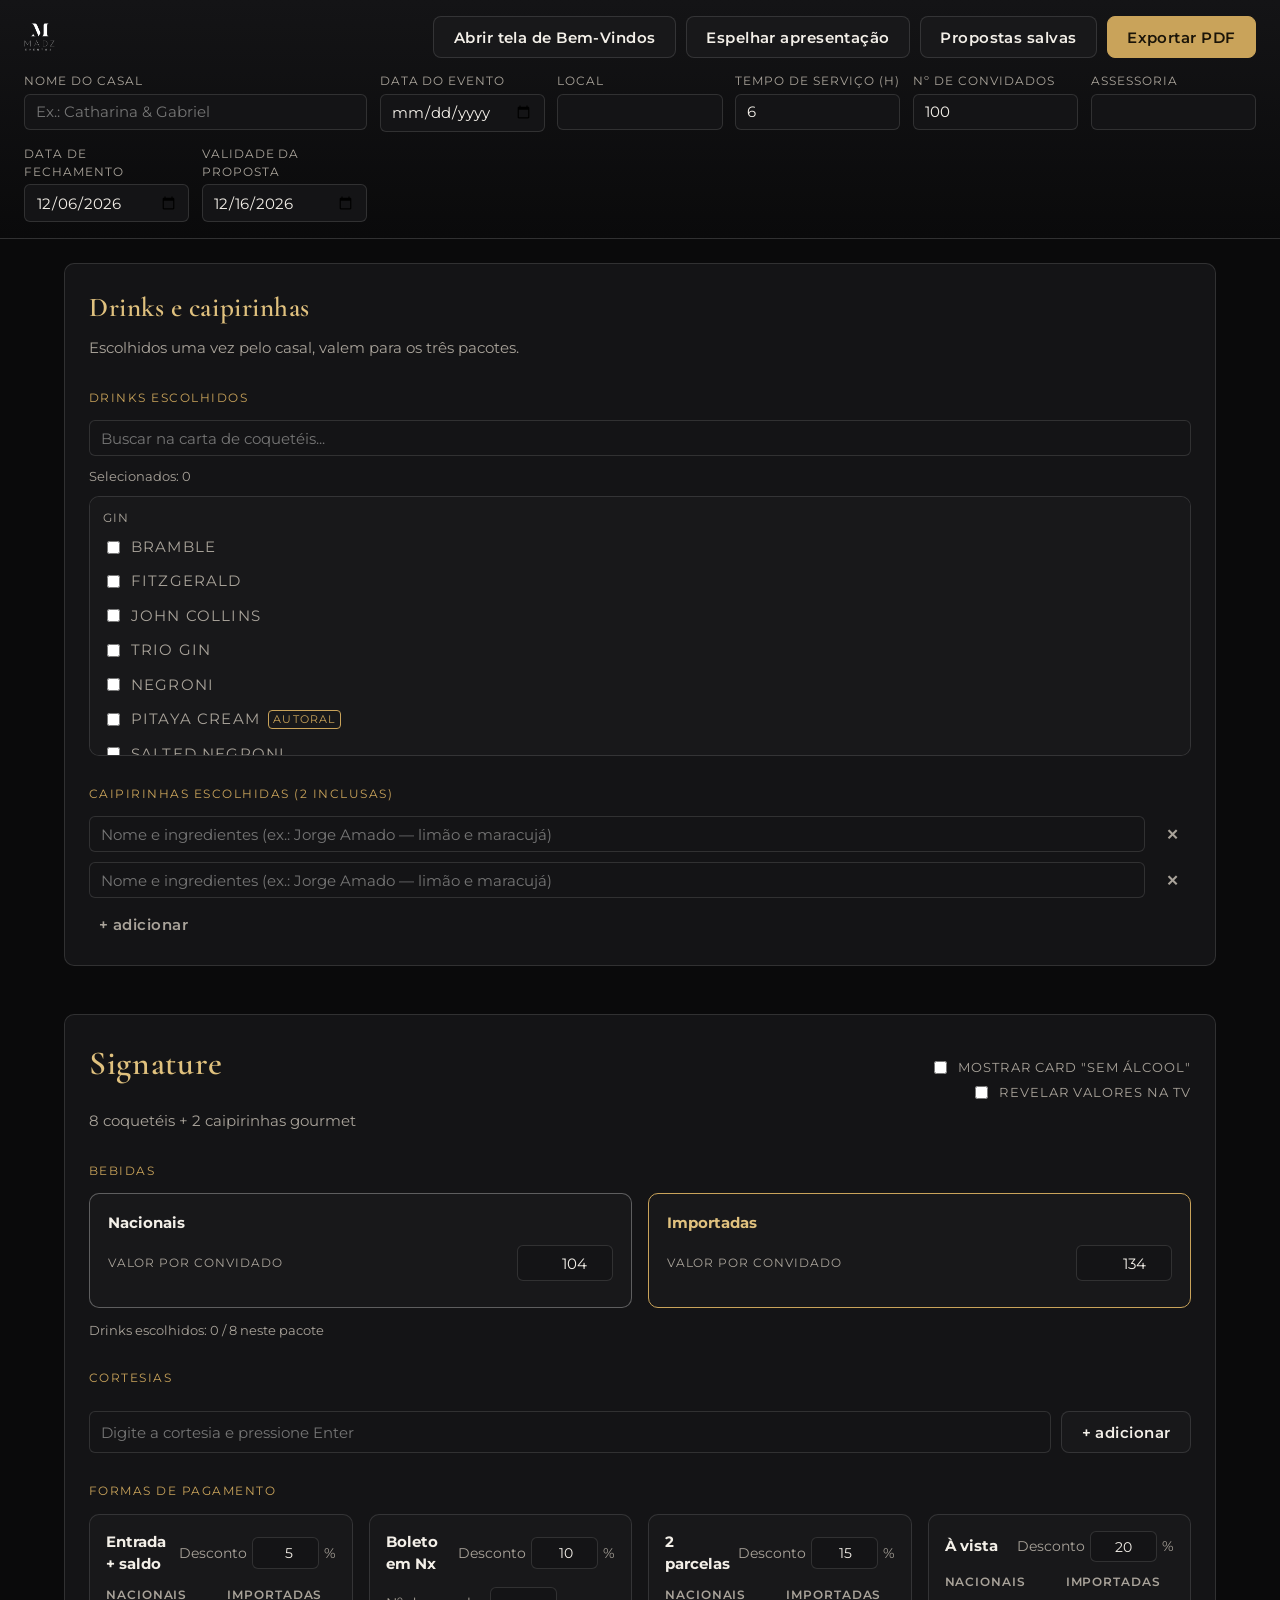
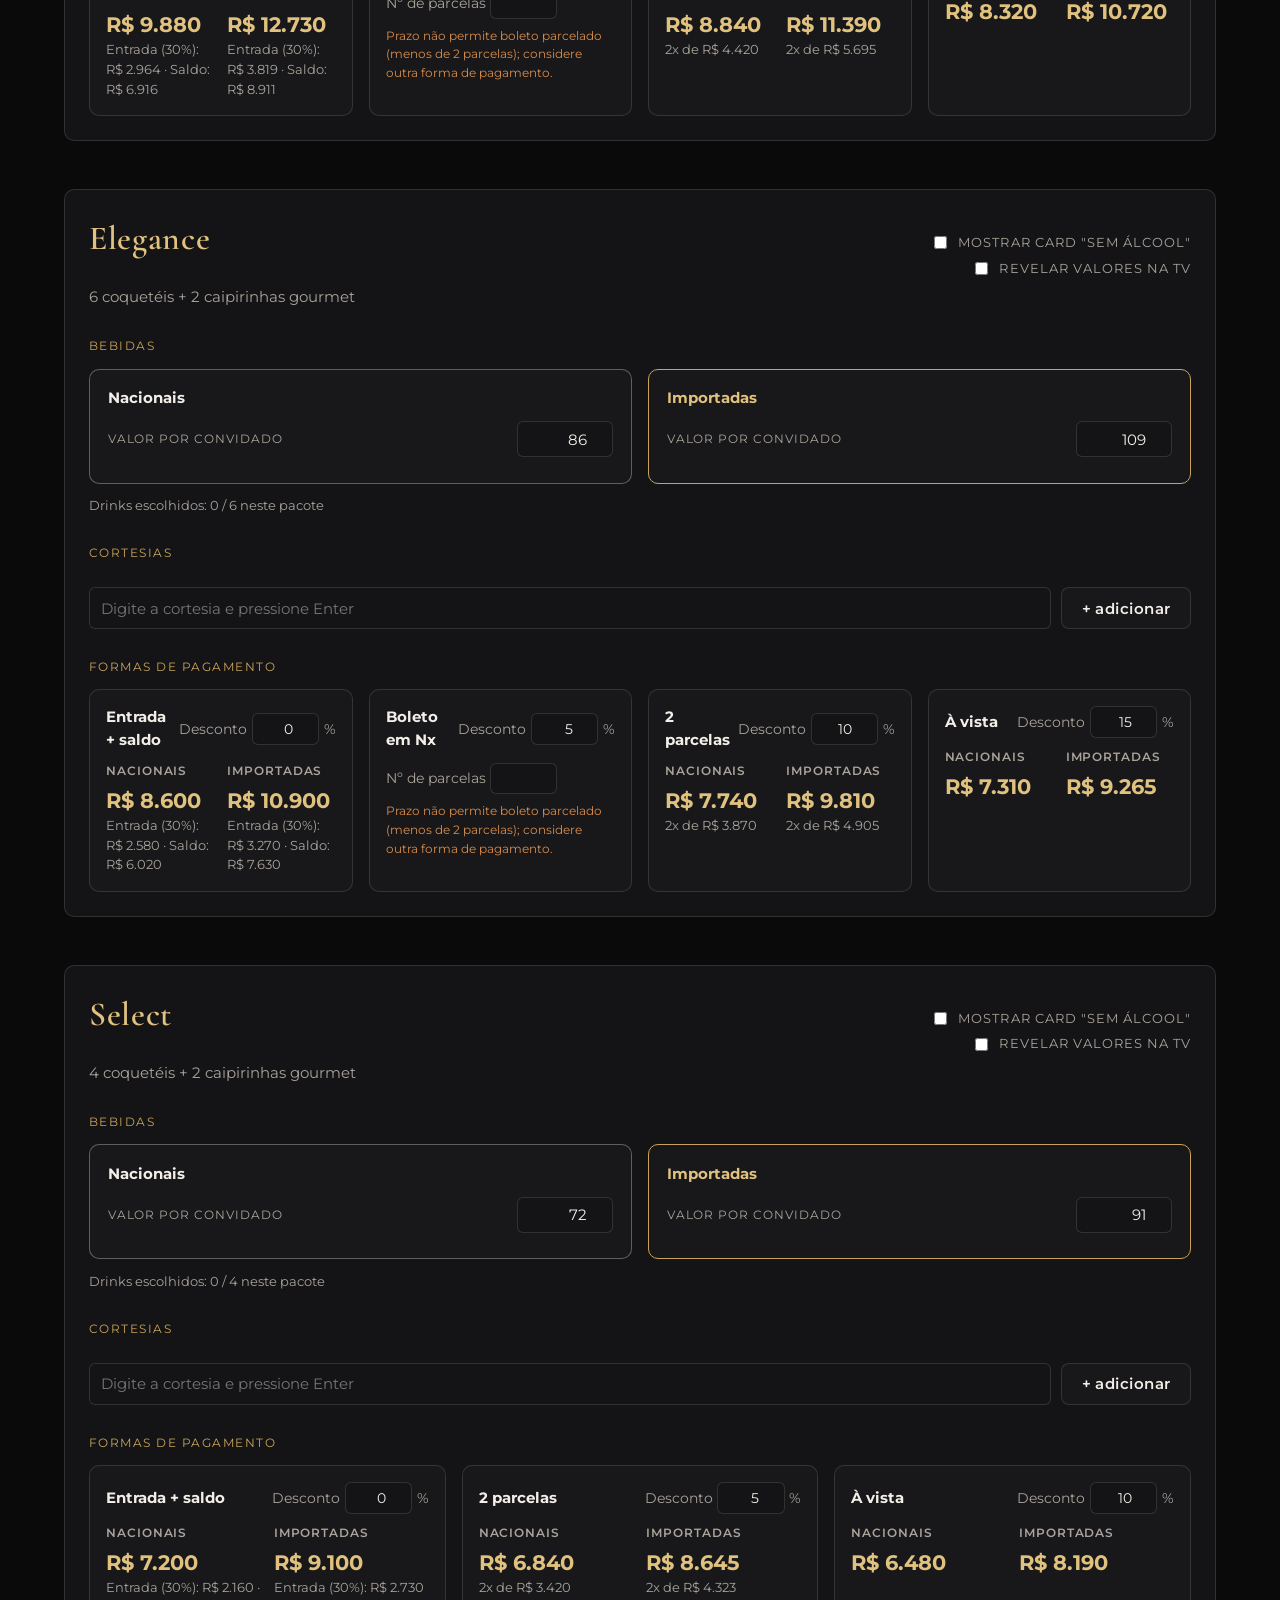
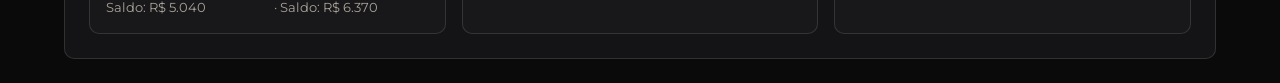
==== index.html @ f856eb30 "Apresentador de propostas MADZ - versao inicial" ====
<!doctype html>
<html lang="pt-BR">
<head>
  <meta charset="utf-8">
  <meta name="viewport" content="width=device-width, initial-scale=1">
  <title>MADZ — Apresentador de Propostas</title>
  <link rel="stylesheet" href="css/estilo.css">
  <link rel="stylesheet" href="css/impressao.css">
</head>
<body>
  <header class="cabecalho">
    <div class="cabecalho-linha-topo">
      <div class="cabecalho-marca">
        <img src="assets/logo_madz_branco_transparente.png" alt="MADZ Eventos">
      </div>
      <div class="cabecalho-acoes">
        <button type="button" id="botao-abrir-bemvindos">Abrir tela de Bem-Vindos</button>
        <button type="button" id="botao-espelhar">Espelhar apresentação</button>
        <button type="button" id="botao-propostas-salvas">Propostas salvas</button>
        <button type="button" id="botao-exportar-pdf" class="botao-principal">Exportar PDF</button>
      </div>
    </div>
    <div class="cabecalho-campos">
      <div class="campo-casal">
        <label for="campo-nome-casal">Nome do casal</label>
        <input type="text" id="campo-nome-casal" placeholder="Ex.: Catharina &amp; Gabriel">
      </div>
      <div>
        <label for="campo-data-evento">Data do evento</label>
        <input type="date" id="campo-data-evento">
      </div>
      <div>
        <label for="campo-local">Local</label>
        <input type="text" id="campo-local">
      </div>
      <div>
        <label for="campo-tempo-servico">Tempo de serviço (h)</label>
        <input type="number" id="campo-tempo-servico" min="1" step="0.5">
      </div>
      <div>
        <label for="campo-convidados">Nº de convidados</label>
        <input type="number" id="campo-convidados" min="0" step="1">
      </div>
      <div>
        <label for="campo-assessoria">Assessoria</label>
        <input type="text" id="campo-assessoria">
      </div>
      <div>
        <label for="campo-data-fechamento">Data de fechamento</label>
        <input type="date" id="campo-data-fechamento">
      </div>
      <div>
        <label for="campo-validade-proposta">Validade da proposta</label>
        <input type="date" id="campo-validade-proposta">
      </div>
    </div>
  </header>

  <main>
    <section class="pacote" id="secao-drinks-caipirinhas"></section>
    <section class="pacote" id="pacote-signature"></section>
    <section class="pacote" id="pacote-elegance"></section>
    <section class="pacote" id="pacote-select"></section>
  </main>

  <div id="area-impressao"></div>

  <div class="modal-fundo oculto" id="modal-propostas">
    <div class="modal-caixa">
      <div class="modal-caixa-cabecalho">
        <h3 style="margin:0;">Propostas salvas</h3>
        <div style="display:flex; gap:0.5rem;">
          <button type="button" id="botao-nova-proposta">Nova proposta</button>
          <button type="button" class="botao-discreto" id="botao-fechar-propostas" title="Fechar">✕</button>
        </div>
      </div>
      <div id="lista-propostas-salvas"></div>
    </div>
  </div>

  <datalist id="catalogo-adicionais"></datalist>
  <div class="aviso-salvamento" id="aviso-salvamento"></div>

  <script src="js/config.js"></script>
  <script src="js/calc.js"></script>
  <script src="js/state.js"></script>
  <script src="js/proposta.js"></script>
  <script src="js/app.js"></script>
</body>
</html>
---- css/estilo.css ----
@font-face {
  font-family: "Montserrat";
  font-style: normal;
  font-weight: 100 900;
  font-display: swap;
  src: url("../fonts/Montserrat-Variable.woff2") format("woff2");
}
@font-face {
  font-family: "Cormorant Garamond";
  font-style: normal;
  font-weight: 300 700;
  font-display: swap;
  src: url("../fonts/CormorantGaramond-Variable.woff2") format("woff2");
}
@font-face {
  font-family: "Cormorant Garamond";
  font-style: italic;
  font-weight: 300 700;
  font-display: swap;
  src: url("../fonts/CormorantGaramond-Italic-Variable.woff2") format("woff2");
}
@font-face {
  font-family: "Great Vibes";
  font-style: normal;
  font-weight: 400;
  font-display: swap;
  src: url("../fonts/GreatVibes-Regular.woff2") format("woff2");
}

:root {
  --cor-fundo: #0a0a0b;
  --cor-fundo-alt: #141416;
  --cor-fundo-card: #18181a;
  --cor-texto: #f3efe8;
  --cor-texto-suave: #a9a39a;
  --cor-dourado: #c9a35a;
  --cor-dourado-forte: #e0c17e;
  --cor-borda: rgba(255, 255, 255, 0.12);
  --cor-borda-nacional: rgba(255, 255, 255, 0.3);
  --cor-borda-importada: var(--cor-dourado);
  --cor-aviso: #d98c4a;
  --cor-erro: #d96a6a;
  --cor-sucesso: #7fb882;

  --fonte-titulo: "Cormorant Garamond", serif;
  --fonte-texto: "Montserrat", sans-serif;
  --fonte-cursiva: "Great Vibes", cursive;

  --raio: 10px;
  --espaco: 1.5rem;
}

* {
  box-sizing: border-box;
}

html,
body {
  margin: 0;
  padding: 0;
}

body {
  background: var(--cor-fundo);
  color: var(--cor-texto);
  font-family: var(--fonte-texto);
  font-size: 15px;
  line-height: 1.5;
  -webkit-font-smoothing: antialiased;
}

h1,
h2,
h3,
h4 {
  font-family: var(--fonte-titulo);
  font-weight: 600;
  margin: 0 0 0.3em;
  letter-spacing: 0.02em;
}

a {
  color: inherit;
}

input,
select,
textarea,
button {
  font-family: inherit;
  font-size: inherit;
  color: inherit;
}

input,
select,
textarea {
  background: var(--cor-fundo-alt);
  border: 1px solid var(--cor-borda);
  border-radius: 6px;
  color: var(--cor-texto);
  padding: 0.5em 0.7em;
}

input:focus,
select:focus,
textarea:focus {
  outline: none;
  border-color: var(--cor-dourado);
}

input[type="number"] {
  -moz-appearance: textfield;
}

label {
  display: block;
  font-size: 0.75rem;
  text-transform: uppercase;
  letter-spacing: 0.08em;
  color: var(--cor-texto-suave);
  margin-bottom: 0.3em;
}

button {
  cursor: pointer;
  border: 1px solid var(--cor-borda);
  background: var(--cor-fundo-card);
  color: var(--cor-texto);
  border-radius: 8px;
  padding: 0.7em 1.3em;
  font-weight: 600;
  letter-spacing: 0.03em;
  transition: border-color 0.15s, background 0.15s;
}

button:hover {
  border-color: var(--cor-dourado);
}

button.botao-principal {
  background: var(--cor-dourado);
  color: #1a1408;
  border-color: var(--cor-dourado);
}

button.botao-principal:hover {
  background: var(--cor-dourado-forte);
}

button.botao-discreto {
  background: transparent;
  border-color: transparent;
  color: var(--cor-texto-suave);
  padding: 0.4em 0.6em;
}

button.botao-discreto:hover {
  color: var(--cor-dourado);
}

.oculto {
  display: none !important;
}

/* ---------- Cabeçalho fixo ---------- */

.cabecalho {
  position: sticky;
  top: 0;
  z-index: 50;
  background: linear-gradient(180deg, var(--cor-fundo-alt), var(--cor-fundo));
  border-bottom: 1px solid var(--cor-borda);
  padding: 1rem var(--espaco);
}

.cabecalho-linha-topo {
  display: flex;
  align-items: center;
  justify-content: space-between;
  gap: 1rem;
  margin-bottom: 0.9rem;
}

.cabecalho-marca {
  display: flex;
  align-items: center;
  gap: 0.6rem;
}

.cabecalho-marca img {
  height: 28px;
  width: auto;
}

.cabecalho-acoes {
  display: flex;
  gap: 0.6rem;
  flex-wrap: wrap;
}

.cabecalho-campos {
  display: grid;
  grid-template-columns: repeat(auto-fit, minmax(150px, 1fr));
  gap: 0.8rem;
}

.cabecalho-campos .campo-casal {
  grid-column: span 2;
}

.cabecalho-campos input {
  width: 100%;
}

/* ---------- Layout principal ---------- */

main {
  max-width: 1200px;
  margin: 0 auto;
  padding: var(--espaco);
  display: flex;
  flex-direction: column;
  gap: 3rem;
}

.pacote {
  border: 1px solid var(--cor-borda);
  border-radius: var(--raio);
  background: var(--cor-fundo-alt);
  padding: var(--espaco);
}

.pacote-cabecalho {
  display: flex;
  align-items: baseline;
  justify-content: space-between;
  gap: 1rem;
  flex-wrap: wrap;
  margin-bottom: 0.5rem;
}

.pacote-titulo {
  font-size: 2.1rem;
  color: var(--cor-dourado-forte);
}

.pacote-descricao {
  color: var(--cor-texto-suave);
  margin: 0 0 1.2rem;
}

.secao-titulo {
  font-family: var(--fonte-texto);
  font-size: 0.78rem;
  text-transform: uppercase;
  letter-spacing: 0.12em;
  color: var(--cor-dourado);
  margin: 1.8rem 0 0.8rem;
}

/* ---------- Cards de bebida ---------- */

.bebidas-grid {
  display: grid;
  grid-template-columns: repeat(auto-fit, minmax(260px, 1fr));
  gap: 1rem;
}

.card-bebida {
  border: 1px solid var(--cor-borda-nacional);
  border-radius: var(--raio);
  background: var(--cor-fundo-card);
  padding: 1.1rem;
}

.card-bebida.card-importada {
  border-color: var(--cor-borda-importada);
}

.card-bebida-titulo {
  display: flex;
  justify-content: space-between;
  align-items: center;
  font-weight: 700;
  margin-bottom: 0.7rem;
}

.card-bebida.card-importada .card-bebida-titulo {
  color: var(--cor-dourado-forte);
}

.card-bebida-linha {
  display: flex;
  align-items: center;
  justify-content: space-between;
  gap: 0.6rem;
  margin-bottom: 0.5rem;
}

.card-bebida-linha label {
  margin: 0;
}

.card-bebida input[type="number"] {
  width: 6rem;
  text-align: right;
}

.card-bebida-valor-ajustado {
  font-size: 0.78rem;
  color: var(--cor-texto-suave);
}

.toggle-sem-alcool {
  display: flex;
  align-items: center;
  gap: 0.5rem;
  font-size: 0.8rem;
  color: var(--cor-texto-suave);
  margin-top: 0.8rem;
}

/* ---------- Drinks ---------- */

.drinks-busca {
  width: 100%;
  margin-bottom: 0.7rem;
}

.drinks-contador {
  font-size: 0.8rem;
  color: var(--cor-texto-suave);
  margin-bottom: 0.6rem;
}

.drinks-contador.excedido {
  color: var(--cor-aviso);
}

.drinks-grupos {
  max-height: 260px;
  overflow-y: auto;
  border: 1px solid var(--cor-borda);
  border-radius: var(--raio);
  padding: 0.8rem;
  background: var(--cor-fundo-card);
}

.drinks-grupo-nome {
  font-size: 0.72rem;
  text-transform: uppercase;
  letter-spacing: 0.1em;
  color: var(--cor-texto-suave);
  margin: 0.8rem 0 0.3rem;
}

.drinks-grupo-nome:first-child {
  margin-top: 0;
}

.drink-item {
  display: flex;
  align-items: center;
  gap: 0.5rem;
  padding: 0.25rem 0;
  font-size: 0.92rem;
}

.drink-item .autoral {
  font-size: 0.68rem;
  color: var(--cor-dourado);
  border: 1px solid var(--cor-dourado);
  border-radius: 4px;
  padding: 0.05em 0.4em;
}

.drink-item .mocktail-tag {
  font-size: 0.68rem;
  color: var(--cor-texto-suave);
}

/* ---------- Caipirinhas ---------- */

.caipirinhas-lista {
  display: flex;
  flex-direction: column;
  gap: 0.6rem;
}

.caipirinha-linha {
  display: flex;
  gap: 0.6rem;
}

.caipirinha-linha input {
  flex: 1;
}

.caipirinha-linha button {
  padding: 0.4em 0.7em;
}

/* ---------- Cortesias ---------- */

.cortesias-lista {
  display: flex;
  flex-wrap: wrap;
  gap: 0.5rem;
  margin-bottom: 0.7rem;
}

.cortesia-chip {
  display: flex;
  align-items: center;
  gap: 0.4rem;
  background: var(--cor-fundo-card);
  border: 1px solid var(--cor-borda);
  border-radius: 999px;
  padding: 0.35em 0.5em 0.35em 0.9em;
  font-size: 0.85rem;
}

.cortesia-chip button {
  border: none;
  background: none;
  padding: 0;
  color: var(--cor-texto-suave);
  font-size: 1rem;
  line-height: 1;
}

.cortesia-chip button:hover {
  color: var(--cor-erro);
}

.cortesias-total-interno {
  font-size: 0.72rem;
  color: var(--cor-texto-suave);
}

/* ---------- Pagamento ---------- */

.pagamento-grid {
  display: grid;
  grid-template-columns: repeat(auto-fit, minmax(240px, 1fr));
  gap: 1rem;
}

.opcao-pagamento {
  border: 1px solid var(--cor-borda);
  border-radius: var(--raio);
  padding: 1rem;
  background: var(--cor-fundo-card);
}

.opcao-pagamento-topo {
  display: flex;
  justify-content: space-between;
  align-items: center;
  margin-bottom: 0.7rem;
}

.opcao-pagamento-nome {
  font-weight: 700;
}

.opcao-pagamento-desconto {
  display: flex;
  align-items: center;
  gap: 0.3rem;
  font-size: 0.85rem;
  color: var(--cor-texto-suave);
}

.opcao-pagamento-desconto input {
  width: 4.2rem;
  text-align: right;
}

.opcao-pagamento-resultados {
  display: grid;
  grid-template-columns: 1fr 1fr;
  gap: 0.8rem;
}

.opcao-pagamento-resultado-coluna h4 {
  font-family: var(--fonte-texto);
  font-size: 0.72rem;
  text-transform: uppercase;
  letter-spacing: 0.08em;
  color: var(--cor-texto-suave);
  font-weight: 600;
  margin-bottom: 0.3rem;
}

.opcao-pagamento-total {
  font-size: 1.3rem;
  font-weight: 700;
  color: var(--cor-dourado-forte);
}

.opcao-pagamento-detalhe {
  font-size: 0.82rem;
  color: var(--cor-texto-suave);
}

.opcao-pagamento-aviso {
  font-size: 0.78rem;
  color: var(--cor-aviso);
  margin-top: 0.5rem;
}

.parcelas-numero-input {
  width: 3.5rem;
  text-align: center;
}

/* ---------- Modal (propostas salvas) ---------- */

.modal-fundo {
  position: fixed;
  inset: 0;
  background: rgba(0, 0, 0, 0.6);
  display: flex;
  align-items: center;
  justify-content: center;
  z-index: 100;
}

.modal-caixa {
  background: var(--cor-fundo-alt);
  border: 1px solid var(--cor-borda);
  border-radius: var(--raio);
  padding: var(--espaco);
  width: min(600px, 92vw);
  max-height: 85vh;
  overflow-y: auto;
  overflow-x: hidden;
}

.modal-caixa-cabecalho {
  display: flex;
  justify-content: space-between;
  align-items: center;
  margin-bottom: 1rem;
}

.proposta-salva-item {
  display: flex;
  flex-wrap: wrap;
  justify-content: space-between;
  align-items: center;
  gap: 0.6rem 0.8rem;
  padding: 0.7rem 0;
  border-bottom: 1px solid var(--cor-borda);
}

.proposta-salva-info {
  min-width: 0;
}

.proposta-salva-info strong {
  display: block;
}

.proposta-salva-info span {
  font-size: 0.8rem;
  color: var(--cor-texto-suave);
}

.proposta-salva-acoes {
  display: flex;
  flex-wrap: wrap;
  gap: 0.4rem;
  flex-shrink: 0;
}

.proposta-salva-acoes button {
  padding: 0.5em 0.9em;
  font-size: 0.82rem;
}

/* ---------- Aviso de salvamento ---------- */

.aviso-salvamento {
  position: fixed;
  bottom: 1rem;
  right: 1rem;
  background: var(--cor-fundo-card);
  border: 1px solid var(--cor-borda);
  border-radius: 999px;
  padding: 0.5em 1em;
  font-size: 0.78rem;
  color: var(--cor-texto-suave);
  opacity: 0;
  transition: opacity 0.3s;
  z-index: 60;
}

.aviso-salvamento.visivel {
  opacity: 1;
}

/* ---------- Responsivo / tablet ---------- */

@media (max-width: 720px) {
  .cabecalho-campos .campo-casal {
    grid-column: span 1;
  }

  .opcao-pagamento-resultados {
    grid-template-columns: 1fr;
  }

  .pacote-titulo {
    font-size: 1.6rem;
  }
}
---- css/impressao.css ----
@media print {
  @page {
    size: 1440px 810px;
    margin: 0;
  }

  * {
    -webkit-print-color-adjust: exact;
    print-color-adjust: exact;
  }

  html,
  body {
    background: #0a0a0b;
    margin: 0;
  }

  body > *:not(#area-impressao) {
    display: none !important;
  }

  #area-impressao {
    display: block !important;
  }
}

#area-impressao {
  display: none;
}

.pagina-impressao {
  width: 1440px;
  height: 810px;
  box-sizing: border-box;
  background: #0a0a0b;
  color: var(--cor-texto);
  page-break-after: always;
  position: relative;
  overflow: hidden;
  padding: 70px 90px;
  display: flex;
  flex-direction: column;
}

.pagina-impressao:last-child {
  page-break-after: auto;
}

/* ---------- Capa ---------- */

.pagina-capa {
  align-items: center;
  justify-content: center;
  text-align: center;
  background: radial-gradient(ellipse at center 40%, #1a1a1c 0%, #0a0a0b 70%);
}

.pagina-capa .logo-impressao {
  width: 120px;
  margin-bottom: 2rem;
  opacity: 0.95;
}

.pagina-capa .nome-casal-impressao {
  font-family: var(--fonte-cursiva);
  font-size: 5.5rem;
  color: var(--cor-dourado-forte);
  margin: 0 0 1.6rem;
}

.pagina-capa .detalhes-evento {
  display: flex;
  width: 100%;
  gap: 1.5rem 3rem;
  flex-wrap: wrap;
  justify-content: center;
  font-size: 0.95rem;
  color: var(--cor-texto-suave);
}

.pagina-capa .detalhes-evento strong {
  display: block;
  color: var(--cor-texto);
  font-size: 1.1rem;
  font-weight: 600;
  margin-top: 0.2rem;
}

.pagina-capa .validade-impressao {
  margin-top: 2.5rem;
  font-size: 0.8rem;
  letter-spacing: 0.08em;
  text-transform: uppercase;
  color: var(--cor-texto-suave);
}

/* ---------- Página de pacote ---------- */

.pagina-pacote .cabecalho-impressao {
  display: flex;
  justify-content: space-between;
  align-items: baseline;
  border-bottom: 1px solid var(--cor-borda);
  padding-bottom: 1rem;
  margin-bottom: 1.4rem;
}

.pagina-pacote .titulo-impressao {
  font-size: 2.6rem;
  color: var(--cor-dourado-forte);
}

.pagina-pacote .inclui-impressao {
  font-size: 0.8rem;
  color: var(--cor-texto-suave);
}

.corpo-impressao {
  display: flex;
  gap: 2.5rem;
  flex: 1;
  min-height: 0;
}

.coluna-detalhes-impressao {
  width: 32%;
  display: flex;
  flex-direction: column;
  gap: 1.2rem;
}

.coluna-pagamento-impressao {
  flex: 1;
}

.bloco-impressao h3 {
  font-family: var(--fonte-texto);
  font-size: 0.72rem;
  text-transform: uppercase;
  letter-spacing: 0.1em;
  color: var(--cor-dourado);
  margin: 0 0 0.5rem;
}

.bloco-impressao ul {
  margin: 0;
  padding-left: 1.1rem;
  font-size: 0.85rem;
  line-height: 1.6;
}

.bloco-impressao .cortesia-item-impressao {
  font-size: 0.85rem;
  color: var(--cor-texto-suave);
}

.colunas-pagamento-impressao {
  display: flex;
  height: 100%;
}

.coluna-tipo-impressao {
  flex: 1;
  display: flex;
  flex-direction: column;
  padding: 0 1.8rem;
}

.coluna-tipo-impressao:first-child {
  padding-left: 0;
}

.coluna-tipo-impressao:last-child {
  padding-right: 0;
}

.divisor-coluna-impressao {
  width: 1px;
  background: linear-gradient(to bottom, transparent, rgba(201, 163, 90, 0.35) 12%, rgba(201, 163, 90, 0.35) 88%, transparent);
}

.coluna-tipo-impressao-cabecalho {
  text-align: center;
  margin-bottom: 0.8rem;
}

.coluna-tipo-impressao-cabecalho .tipo-nome {
  font-size: 0.74rem;
  letter-spacing: 0.18em;
  text-transform: uppercase;
  color: var(--cor-dourado);
  font-weight: 600;
}

.coluna-tipo-impressao-cabecalho .valor-convidado {
  font-size: 0.8rem;
  color: var(--cor-texto-suave);
  margin-top: 0.15rem;
}

.linha-opcao-impressao {
  padding: 0.75rem 0;
  border-bottom: 1px solid rgba(201, 163, 90, 0.22);
}

.linha-opcao-impressao:last-child {
  border-bottom: none;
}

.linha-opcao-impressao-topo {
  display: flex;
  justify-content: space-between;
  align-items: baseline;
  gap: 0.6rem;
}

.linha-opcao-impressao .nome-opcao {
  font-size: 0.8rem;
  letter-spacing: 0.02em;
  color: #cbb98a;
  white-space: nowrap;
}

.linha-opcao-impressao .total-impressao {
  font-family: var(--fonte-titulo);
  font-weight: 600;
  font-size: 1.3rem;
  color: var(--cor-dourado-forte);
  text-align: right;
}

.linha-opcao-impressao .detalhe-impressao {
  display: block;
  font-size: 0.72rem;
  color: var(--cor-texto-suave);
  margin-top: 0.25rem;
}
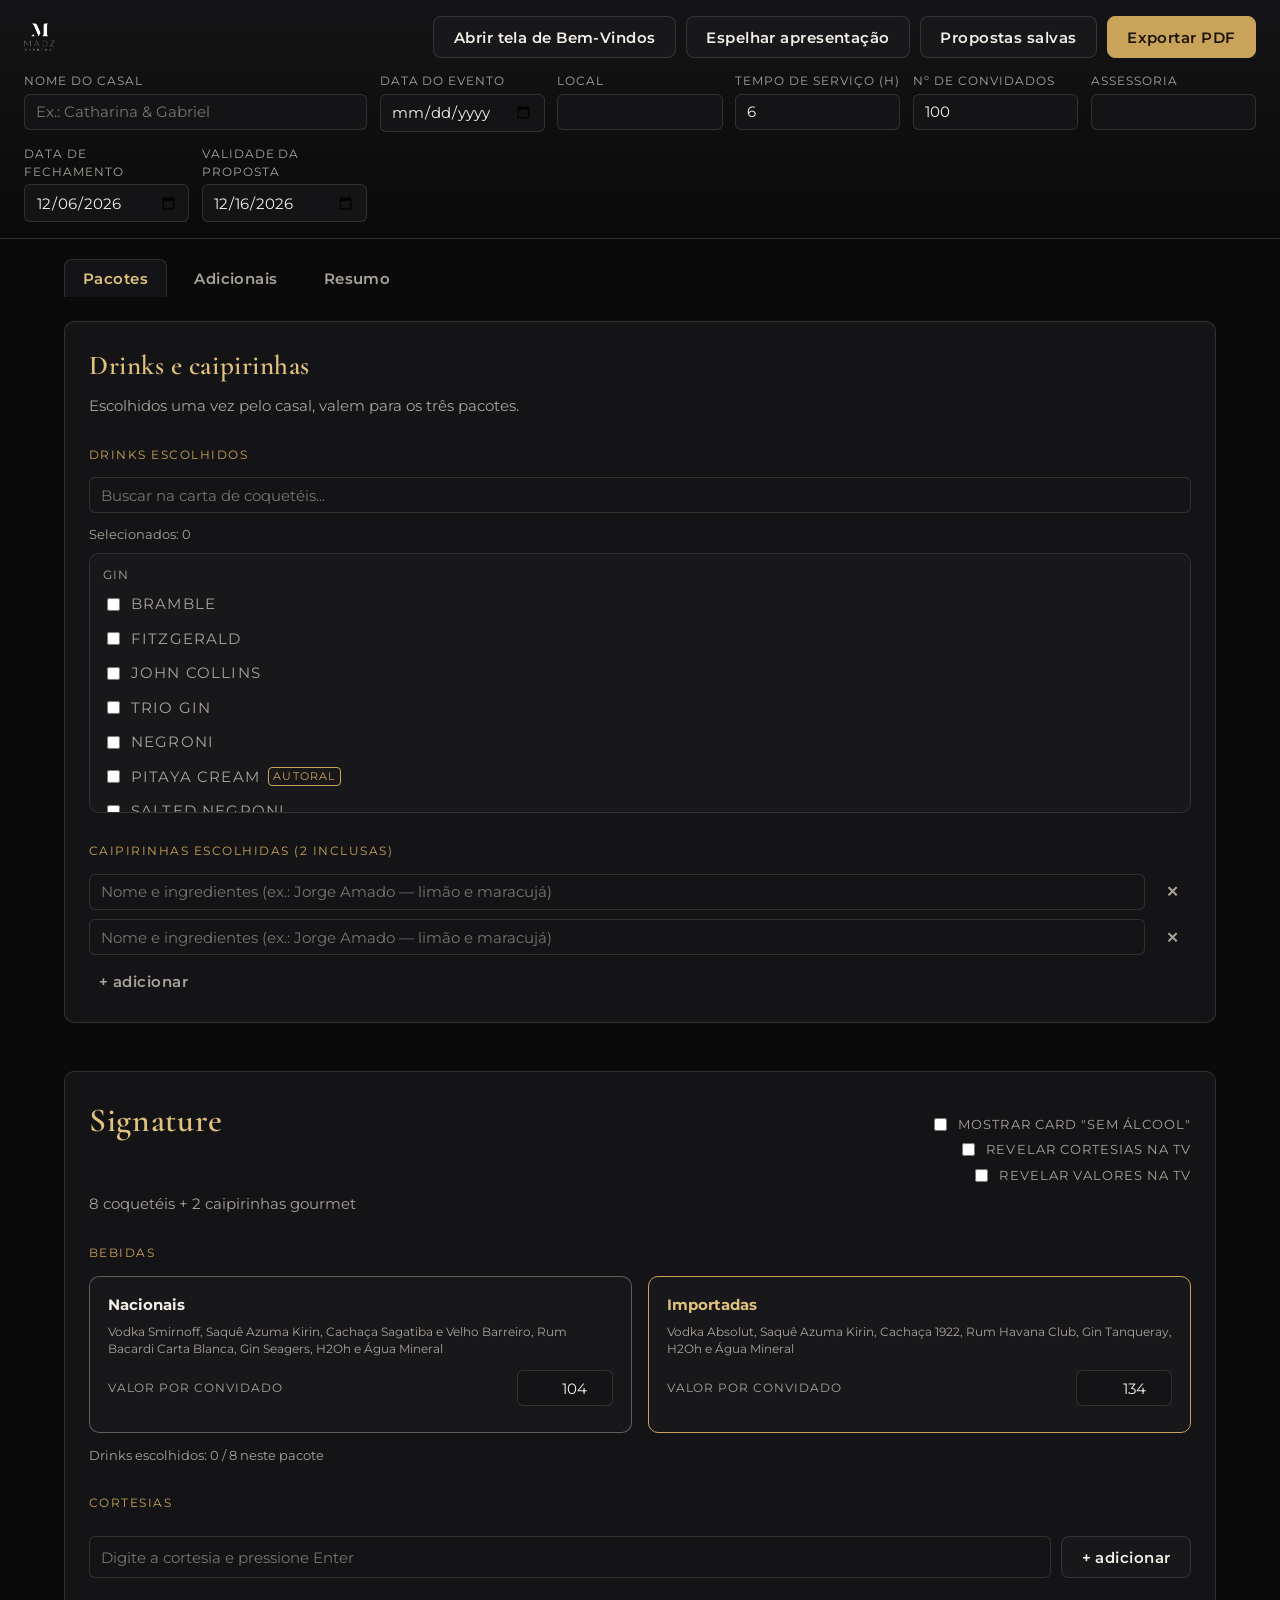
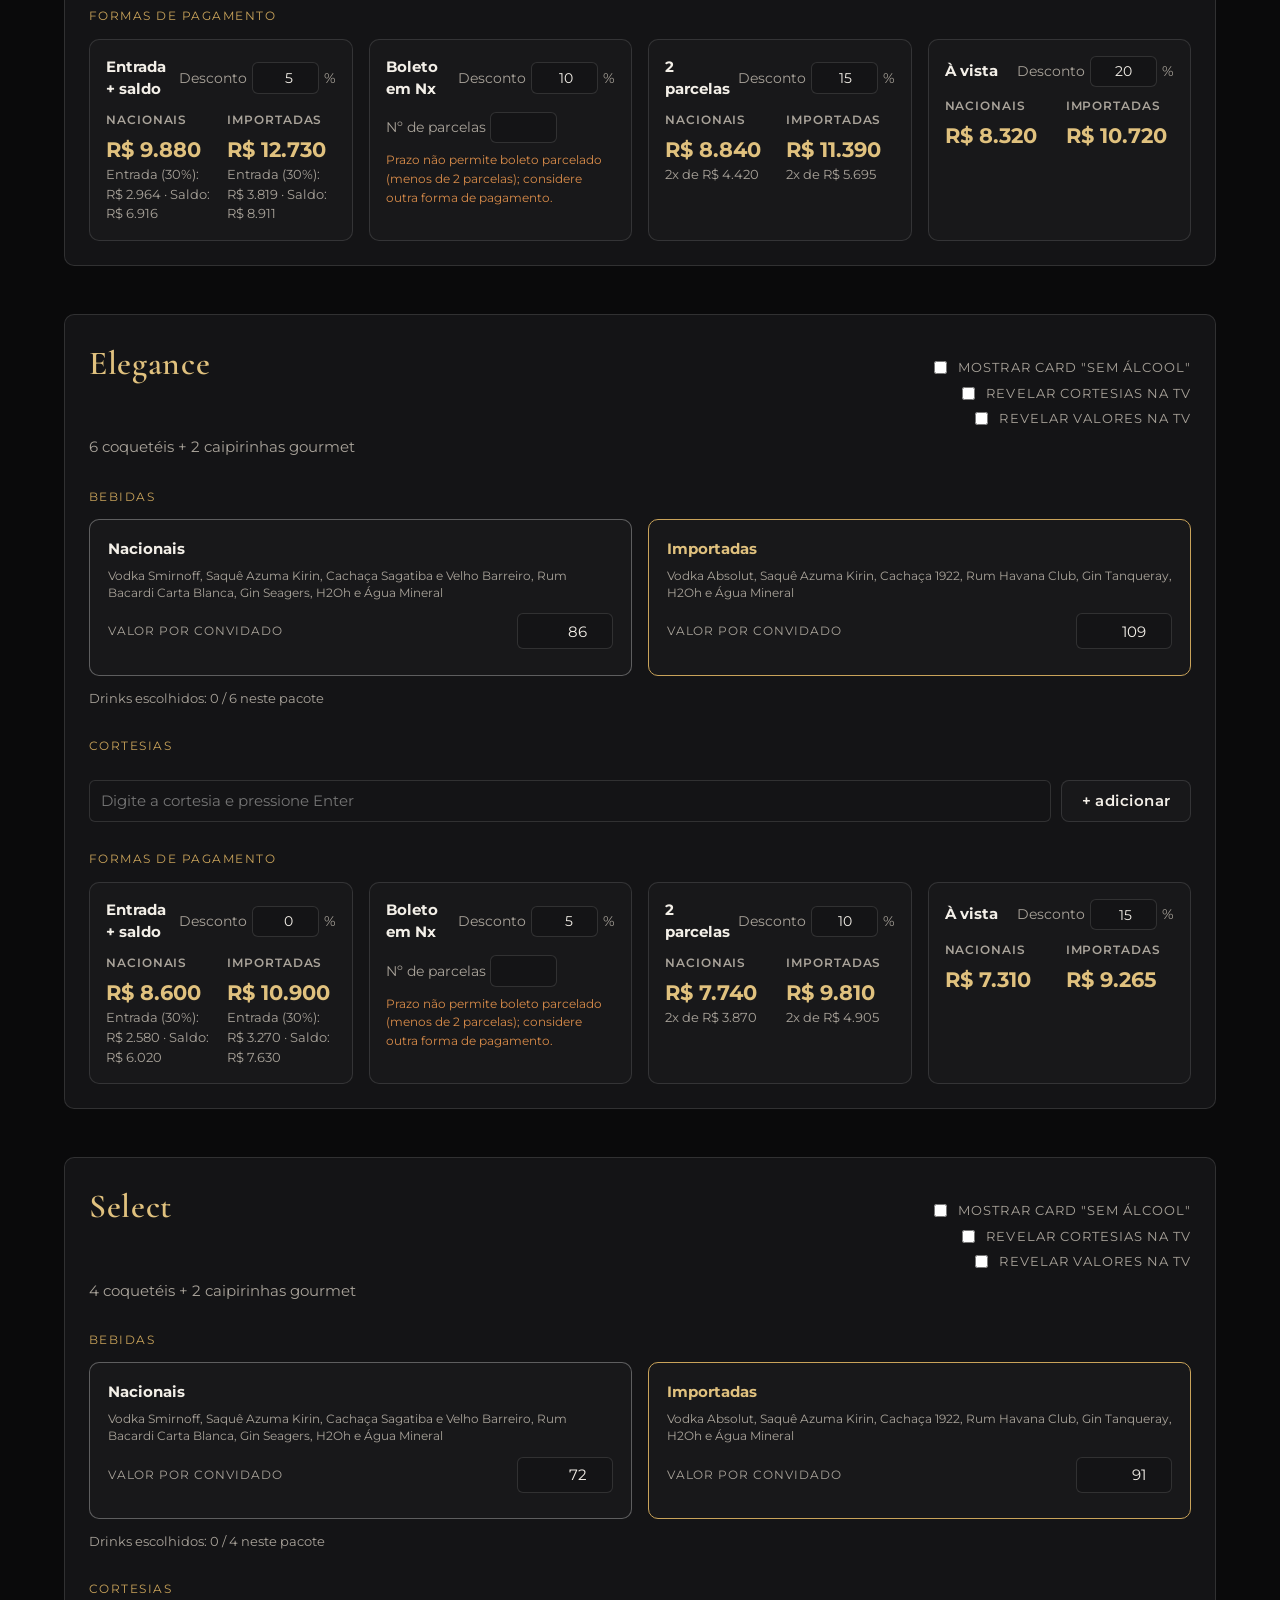
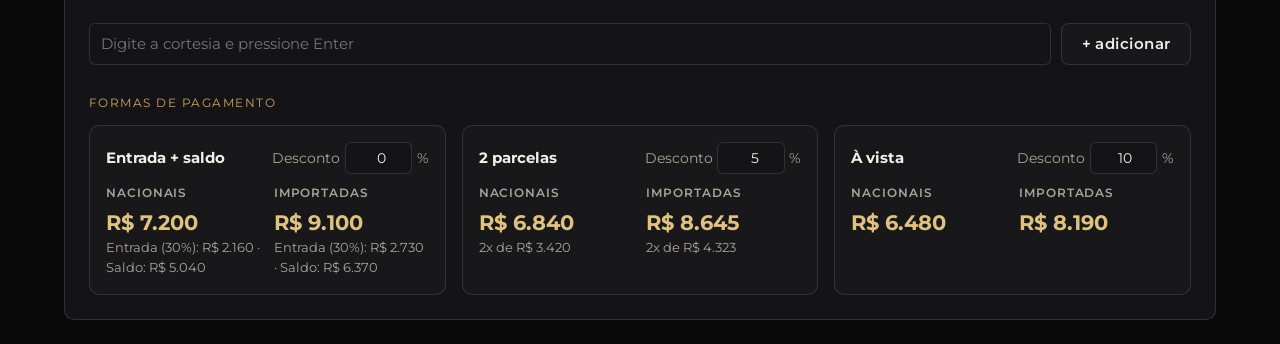
==== commit f0279b88: "Adiciona aba Adicionais (vitrine) e aba Resumo da compra - Nova navegacao em abas: Pacotes / Adicion" ====
--- a/index.html
+++ b/index.html
@@ -56,11 +56,21 @@
     </div>
   </header>
 
+  <nav class="abas-navegacao">
+    <button type="button" class="aba-botao ativa" data-aba="pacotes">Pacotes</button>
+    <button type="button" class="aba-botao" data-aba="adicionais">Adicionais</button>
+    <button type="button" class="aba-botao" data-aba="resumo">Resumo</button>
+  </nav>
+
   <main>
-    <section class="pacote" id="secao-drinks-caipirinhas"></section>
-    <section class="pacote" id="pacote-signature"></section>
-    <section class="pacote" id="pacote-elegance"></section>
-    <section class="pacote" id="pacote-select"></section>
+    <div class="aba-conteudo" id="aba-pacotes">
+      <section class="pacote" id="secao-drinks-caipirinhas"></section>
+      <section class="pacote" id="pacote-signature"></section>
+      <section class="pacote" id="pacote-elegance"></section>
+      <section class="pacote" id="pacote-select"></section>
+    </div>
+    <div class="aba-conteudo oculto" id="aba-adicionais"></div>
+    <div class="aba-conteudo oculto" id="aba-resumo"></div>
   </main>
 
   <div id="area-impressao"></div>
--- a/css/estilo.css
+++ b/css/estilo.css
@@ -213,6 +213,38 @@
   width: 100%;
 }
 
+/* ---------- Navegação em abas ---------- */
+
+.abas-navegacao {
+  max-width: 1200px;
+  margin: 0 auto;
+  padding: 1.2rem var(--espaco) 0;
+  display: flex;
+  gap: 0.5rem;
+}
+
+.aba-botao {
+  background: transparent;
+  border: 1px solid transparent;
+  border-bottom: none;
+  color: var(--cor-texto-suave);
+  padding: 0.6em 1.2em;
+  border-radius: 8px 8px 0 0;
+}
+
+.aba-botao.ativa {
+  background: var(--cor-fundo-alt);
+  border-color: var(--cor-borda);
+  color: var(--cor-dourado-forte);
+  font-weight: 600;
+}
+
+.aba-conteudo {
+  display: flex;
+  flex-direction: column;
+  gap: 3rem;
+}
+
 /* ---------- Layout principal ---------- */
 
 main {
@@ -290,6 +322,13 @@
   color: var(--cor-dourado-forte);
 }
 
+.card-bebida-marcas {
+  font-size: 0.76rem;
+  color: var(--cor-texto-suave);
+  line-height: 1.4;
+  margin: -0.3rem 0 0.8rem;
+}
+
 .card-bebida-linha {
   display: flex;
   align-items: center;
@@ -602,6 +641,283 @@
   opacity: 1;
 }
 
+/* ---------- Aba Adicionais (vitrine) ---------- */
+
+.adicionais-cabecalho {
+  text-align: center;
+}
+
+.adicionais-cabecalho p {
+  color: var(--cor-texto-suave);
+}
+
+.categoria-adicional {
+  border: 1px solid var(--cor-borda);
+  border-radius: var(--raio);
+  background: var(--cor-fundo-alt);
+  padding: var(--espaco);
+}
+
+.categoria-adicional-topo {
+  display: flex;
+  gap: 1.5rem;
+  align-items: flex-start;
+  margin-bottom: 1.2rem;
+  flex-wrap: wrap;
+}
+
+.categoria-adicional-info {
+  flex: 1;
+  min-width: 240px;
+}
+
+.categoria-adicional-nome {
+  font-size: 1.5rem;
+  color: var(--cor-dourado-forte);
+  margin: 0 0 0.4rem;
+}
+
+.categoria-adicional-explicacao {
+  color: var(--cor-texto-suave);
+  font-size: 0.88rem;
+  line-height: 1.6;
+  margin: 0;
+  max-width: 560px;
+}
+
+.categoria-adicional-fotos {
+  display: flex;
+  gap: 0.6rem;
+  flex-shrink: 0;
+}
+
+.categoria-adicional-foto {
+  width: 110px;
+  height: 82px;
+  border-radius: 8px;
+  object-fit: cover;
+}
+
+.categoria-adicional-foto-placeholder {
+  width: 110px;
+  height: 82px;
+  border: 1px dashed var(--cor-borda);
+  border-radius: 8px;
+  display: flex;
+  align-items: center;
+  justify-content: center;
+  color: var(--cor-texto-suave);
+  font-size: 0.68rem;
+  text-align: center;
+  padding: 0.4rem;
+}
+
+.item-adicional {
+  display: flex;
+  justify-content: space-between;
+  align-items: center;
+  gap: 1rem;
+  padding: 0.8rem 0;
+  border-bottom: 1px solid var(--cor-borda);
+  flex-wrap: wrap;
+}
+
+.item-adicional:last-child {
+  border-bottom: none;
+}
+
+.item-adicional label {
+  display: flex;
+  align-items: center;
+  gap: 0.7rem;
+  font-size: 0.95rem;
+  color: var(--cor-texto);
+  text-transform: none;
+  letter-spacing: normal;
+  margin: 0;
+}
+
+.item-adicional input[type="checkbox"] {
+  width: 18px;
+  height: 18px;
+  accent-color: var(--cor-dourado);
+}
+
+.item-adicional-observacao {
+  font-size: 0.76rem;
+  color: var(--cor-texto-suave);
+}
+
+.item-adicional-valor {
+  display: flex;
+  align-items: center;
+  gap: 0.5rem;
+  font-family: var(--fonte-titulo);
+  font-weight: 600;
+  font-size: 1.2rem;
+  color: var(--cor-dourado-forte);
+}
+
+.item-adicional-valor input[type="number"] {
+  width: 7rem;
+  font-family: var(--fonte-texto);
+  font-size: 0.9rem;
+  text-align: right;
+}
+
+.adicionais-total-barra {
+  position: sticky;
+  bottom: 1rem;
+  margin-top: 0.5rem;
+  padding: 1rem 1.4rem;
+  background: var(--cor-fundo-card);
+  border: 1px solid var(--cor-dourado);
+  border-radius: var(--raio);
+  display: flex;
+  justify-content: space-between;
+  align-items: center;
+}
+
+.adicionais-total-barra span:first-child {
+  font-size: 0.78rem;
+  text-transform: uppercase;
+  letter-spacing: 0.08em;
+  color: var(--cor-texto-suave);
+}
+
+.adicionais-total-barra strong {
+  font-family: var(--fonte-titulo);
+  font-weight: 600;
+  font-size: 1.5rem;
+  color: var(--cor-dourado-forte);
+}
+
+/* ---------- Aba Resumo ---------- */
+
+.resumo-cabecalho {
+  text-align: center;
+}
+
+.resumo-cabecalho p {
+  color: var(--cor-texto-suave);
+}
+
+.resumo-selecoes {
+  display: flex;
+  gap: 2rem;
+  flex-wrap: wrap;
+  justify-content: center;
+}
+
+.resumo-selecao-grupo {
+  display: flex;
+  flex-direction: column;
+  gap: 0.5rem;
+  align-items: center;
+}
+
+.resumo-selecao-grupo > span {
+  font-size: 0.72rem;
+  text-transform: uppercase;
+  letter-spacing: 0.1em;
+  color: var(--cor-texto-suave);
+}
+
+.resumo-pilulas {
+  display: flex;
+  gap: 0.5rem;
+  flex-wrap: wrap;
+  justify-content: center;
+}
+
+.resumo-pilula {
+  border: 1px solid var(--cor-borda);
+  background: var(--cor-fundo-card);
+  color: var(--cor-texto-suave);
+  border-radius: 999px;
+  padding: 0.5em 1.2em;
+  font-size: 0.85rem;
+}
+
+.resumo-pilula.selecionada {
+  background: var(--cor-dourado);
+  border-color: var(--cor-dourado);
+  color: #1a1408;
+  font-weight: 600;
+}
+
+.resumo-detalhe {
+  border: 1px solid var(--cor-borda);
+  border-radius: var(--raio);
+  background: var(--cor-fundo-alt);
+  padding: var(--espaco);
+}
+
+.resumo-linha-pacote,
+.resumo-linha-adicional {
+  display: flex;
+  justify-content: space-between;
+  align-items: baseline;
+  gap: 1rem;
+  padding: 0.7rem 0;
+  border-bottom: 1px solid var(--cor-borda);
+}
+
+.resumo-linha-pacote span:first-child,
+.resumo-linha-adicional span:first-child {
+  color: var(--cor-texto-suave);
+  font-size: 0.92rem;
+}
+
+.resumo-linha-pacote strong {
+  font-family: var(--fonte-titulo);
+  font-weight: 600;
+  font-size: 1.3rem;
+  color: var(--cor-dourado-forte);
+}
+
+.resumo-linha-adicional span:last-child {
+  font-size: 1rem;
+  color: var(--cor-texto);
+}
+
+.resumo-subtitulo {
+  font-size: 0.78rem;
+  text-transform: uppercase;
+  letter-spacing: 0.1em;
+  color: var(--cor-dourado);
+  margin: 1.2rem 0 0.4rem;
+}
+
+.resumo-total-geral {
+  display: flex;
+  justify-content: space-between;
+  align-items: baseline;
+  margin-top: 1.2rem;
+  padding-top: 1.2rem;
+  border-top: 1px solid var(--cor-dourado);
+}
+
+.resumo-total-geral span {
+  font-family: var(--fonte-titulo);
+  font-size: 1.1rem;
+  color: var(--cor-dourado);
+}
+
+.resumo-total-geral strong {
+  font-family: var(--fonte-titulo);
+  font-weight: 600;
+  font-size: 2rem;
+  color: var(--cor-dourado-forte);
+}
+
+.resumo-vazio {
+  color: var(--cor-texto-suave);
+  font-style: italic;
+  text-align: center;
+  padding: 2rem 0;
+}
+
 /* ---------- Responsivo / tablet ---------- */
 
 @media (max-width: 720px) {
--- a/css/impressao.css
+++ b/css/impressao.css
@@ -198,6 +198,13 @@
   margin-top: 0.15rem;
 }
 
+.marcas-impressao {
+  font-size: 0.68rem;
+  color: #716d67;
+  margin-top: 0.3rem;
+  line-height: 1.4;
+}
+
 .linha-opcao-impressao {
   padding: 0.75rem 0;
   border-bottom: 1px solid rgba(201, 163, 90, 0.22);
@@ -235,3 +242,69 @@
   color: var(--cor-texto-suave);
   margin-top: 0.25rem;
 }
+
+/* ---------- Página de resumo da compra ---------- */
+
+.pagina-resumo .cabecalho-impressao {
+  justify-content: space-between;
+}
+
+.resumo-impressao-linha-pacote {
+  display: flex;
+  justify-content: space-between;
+  align-items: baseline;
+  gap: 1rem;
+  padding: 1.2rem 0;
+  border-bottom: 1px solid rgba(201, 163, 90, 0.3);
+}
+
+.resumo-impressao-linha-pacote span {
+  font-size: 1rem;
+  color: #cbb98a;
+}
+
+.resumo-impressao-linha-pacote strong {
+  font-family: var(--fonte-titulo);
+  font-weight: 600;
+  font-size: 1.8rem;
+  color: var(--cor-dourado-forte);
+  white-space: nowrap;
+}
+
+.resumo-impressao-subtitulo {
+  font-size: 0.78rem;
+  text-transform: uppercase;
+  letter-spacing: 0.1em;
+  color: var(--cor-dourado);
+  margin: 1.6rem 0 0.6rem;
+}
+
+.resumo-impressao-linha-adicional {
+  display: flex;
+  justify-content: space-between;
+  padding: 0.6rem 0;
+  border-bottom: 1px solid var(--cor-borda);
+  font-size: 0.92rem;
+}
+
+.resumo-impressao-total {
+  display: flex;
+  justify-content: space-between;
+  align-items: baseline;
+  margin-top: auto;
+  padding-top: 1.4rem;
+  border-top: 1px solid var(--cor-dourado);
+}
+
+.resumo-impressao-total span {
+  font-family: var(--fonte-titulo);
+  font-size: 1.3rem;
+  color: var(--cor-dourado);
+}
+
+.resumo-impressao-total strong {
+  font-family: var(--fonte-titulo);
+  font-weight: 600;
+  font-size: 2.6rem;
+  color: var(--cor-dourado-forte);
+}
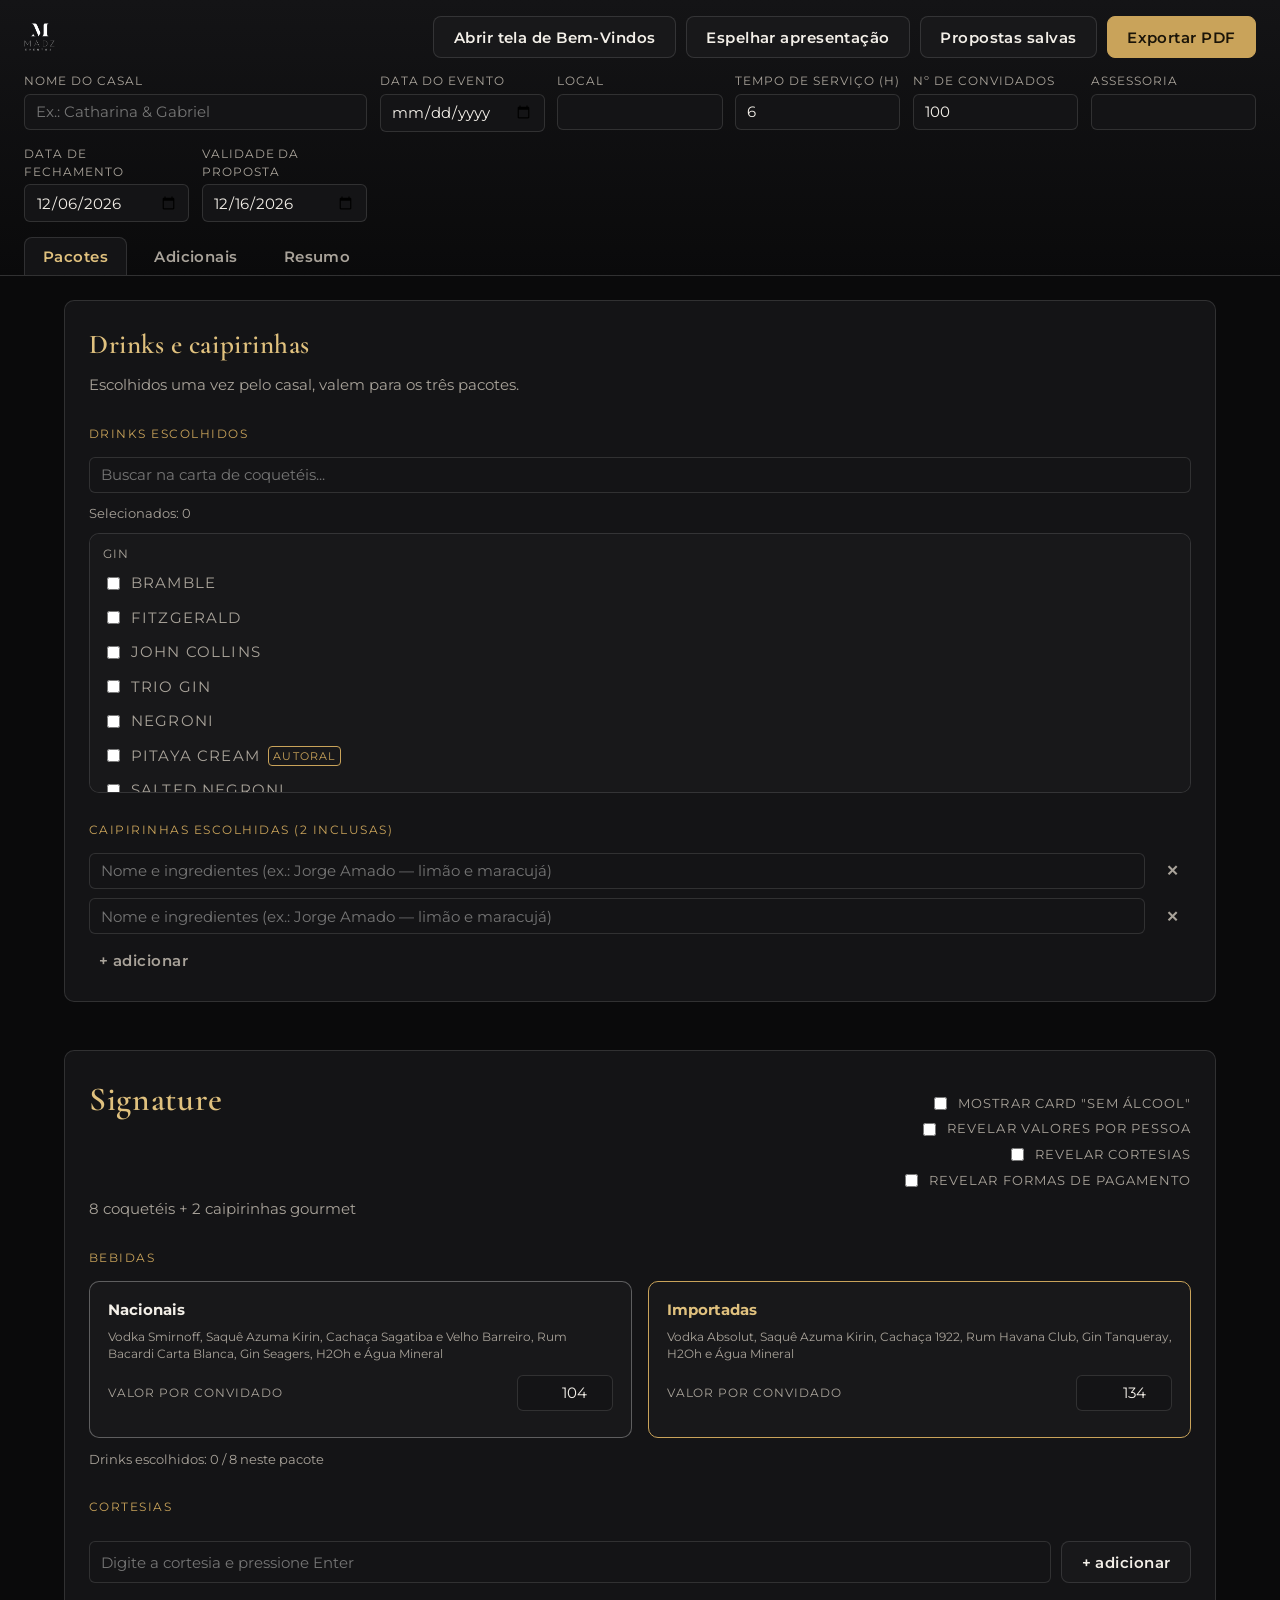
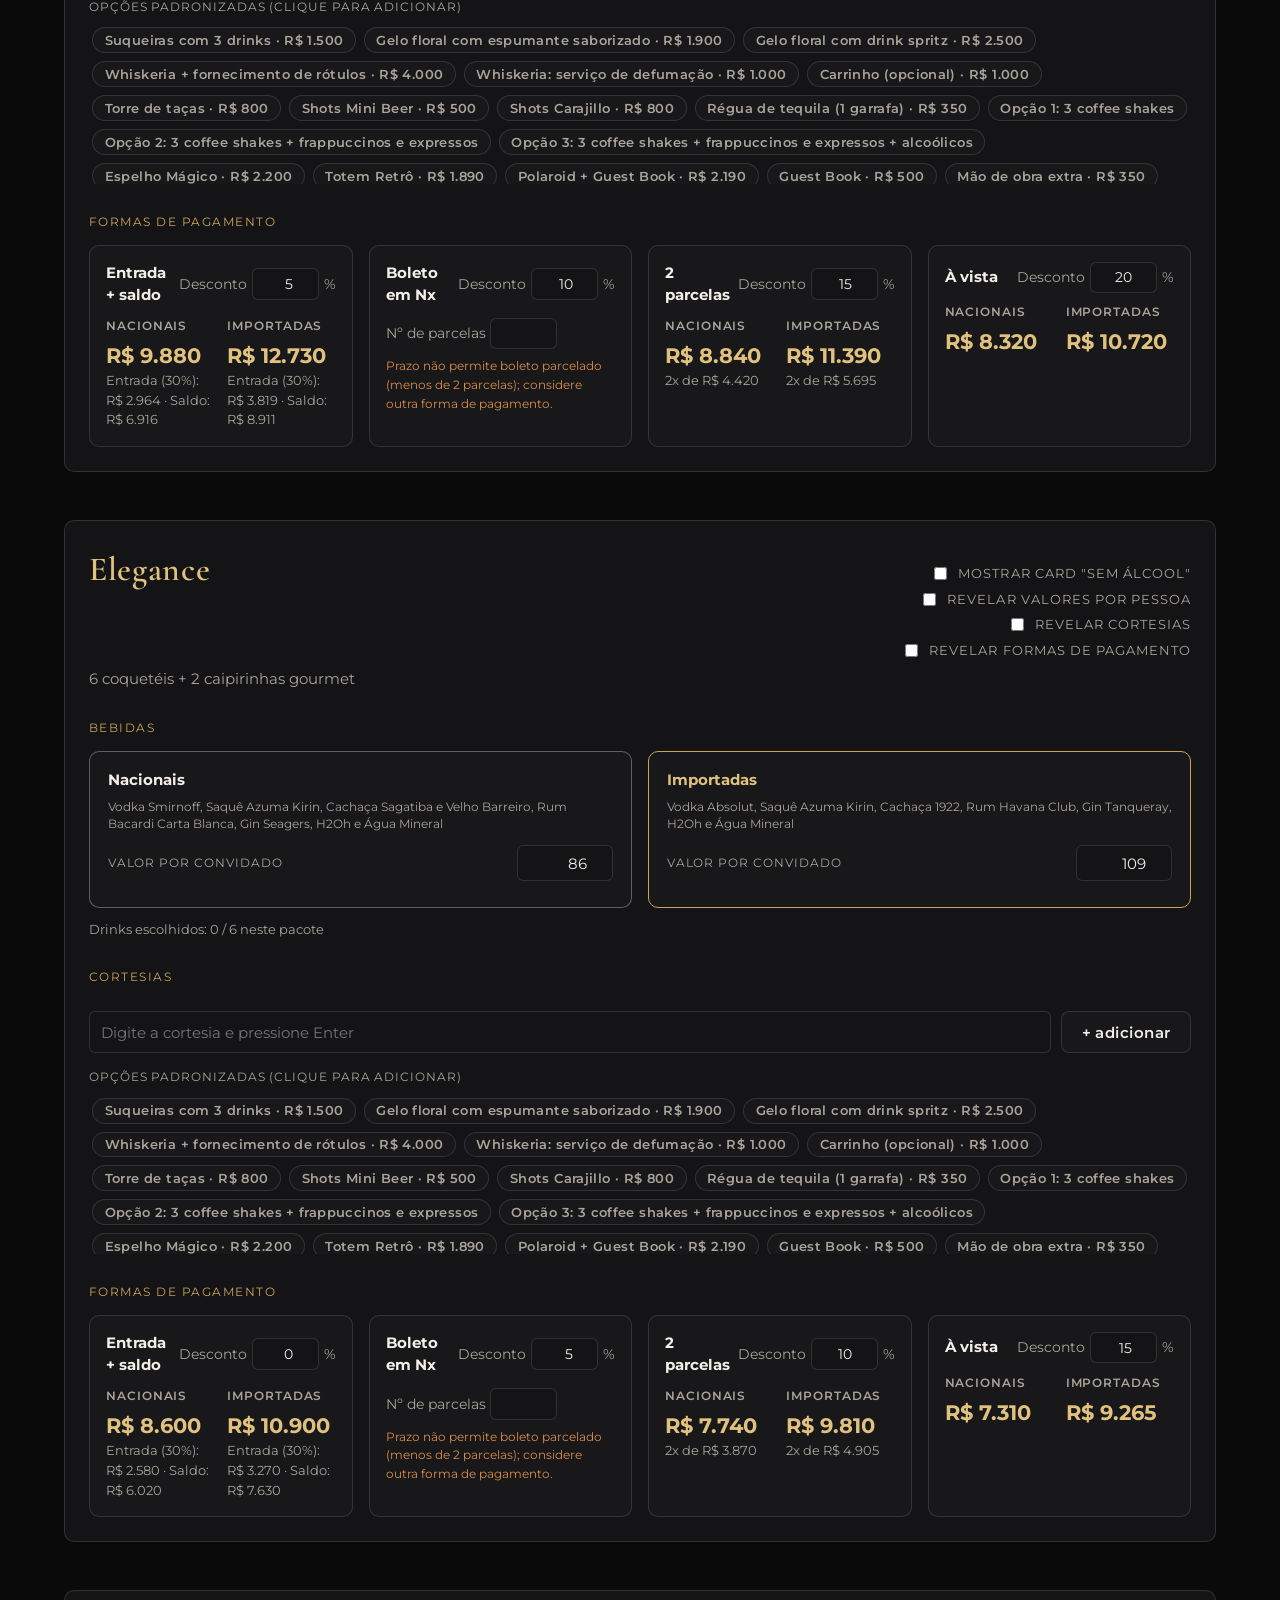
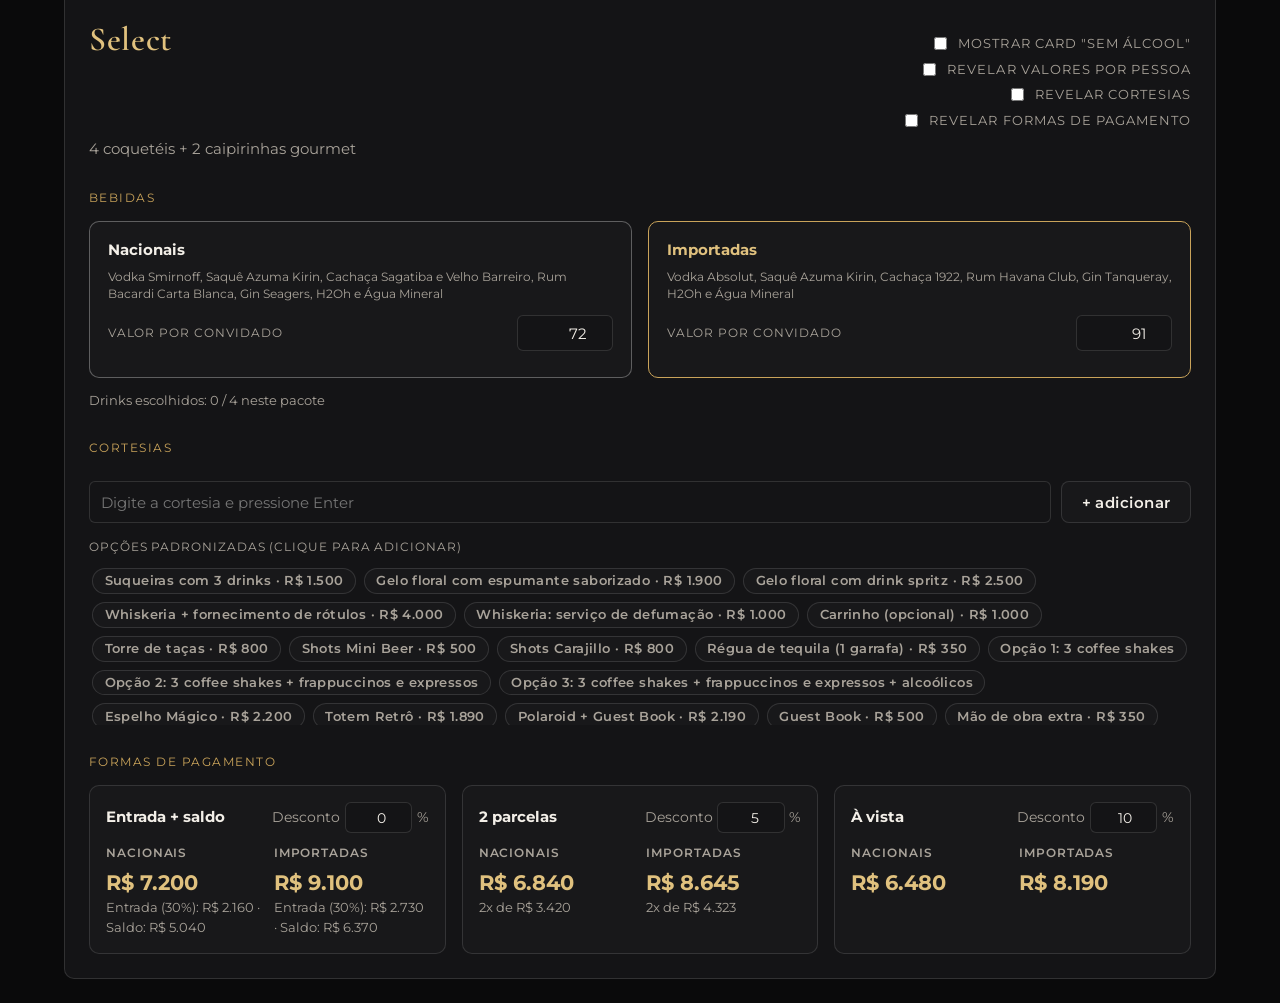
==== commit 73773c2f: "Fixa abas no cabecalho, reorganiza flags de revelacao, lista cortesias padronizadas e reestrutura Ad" ====
--- a/index.html
+++ b/index.html
@@ -54,13 +54,12 @@
         <input type="date" id="campo-validade-proposta">
       </div>
     </div>
+    <nav class="abas-navegacao">
+      <button type="button" class="aba-botao ativa" data-aba="pacotes">Pacotes</button>
+      <button type="button" class="aba-botao" data-aba="adicionais">Adicionais</button>
+      <button type="button" class="aba-botao" data-aba="resumo">Resumo</button>
+    </nav>
   </header>
-
-  <nav class="abas-navegacao">
-    <button type="button" class="aba-botao ativa" data-aba="pacotes">Pacotes</button>
-    <button type="button" class="aba-botao" data-aba="adicionais">Adicionais</button>
-    <button type="button" class="aba-botao" data-aba="resumo">Resumo</button>
-  </nav>
 
   <main>
     <div class="aba-conteudo" id="aba-pacotes">
--- a/css/estilo.css
+++ b/css/estilo.css
@@ -216,9 +216,7 @@
 /* ---------- Navegação em abas ---------- */
 
 .abas-navegacao {
-  max-width: 1200px;
-  margin: 0 auto;
-  padding: 1.2rem var(--espaco) 0;
+  margin: 0.9rem 0 -1rem;
   display: flex;
   gap: 0.5rem;
 }
@@ -478,6 +476,37 @@
   color: var(--cor-texto-suave);
 }
 
+.cortesias-sugestoes-titulo {
+  font-size: 0.72rem;
+  text-transform: uppercase;
+  letter-spacing: 0.08em;
+  color: var(--cor-texto-suave);
+  margin: 1rem 0 0.5rem;
+}
+
+.cortesias-sugestoes {
+  display: flex;
+  flex-wrap: wrap;
+  gap: 0.5rem;
+  max-height: 160px;
+  overflow-y: auto;
+  padding: 0.2rem;
+}
+
+.cortesia-sugestao-chip {
+  background: var(--cor-fundo-card);
+  border: 1px solid var(--cor-borda);
+  border-radius: 999px;
+  padding: 0.35em 0.9em;
+  font-size: 0.8rem;
+  color: var(--cor-texto-suave);
+}
+
+.cortesia-sugestao-chip:hover {
+  border-color: var(--cor-dourado);
+  color: var(--cor-dourado-forte);
+}
+
 /* ---------- Pagamento ---------- */
 
 .pagamento-grid {
@@ -691,11 +720,35 @@
   flex-shrink: 0;
 }
 
+.categoria-adicional-foto-botao {
+  padding: 0;
+  border: 2px solid transparent;
+  border-radius: 8px;
+  background: none;
+  line-height: 0;
+  cursor: pointer;
+  position: relative;
+}
+
+.categoria-adicional-foto-botao:hover {
+  border-color: var(--cor-borda-nacional);
+}
+
+.categoria-adicional-foto-botao.selecionada {
+  border-color: var(--cor-dourado);
+}
+
 .categoria-adicional-foto {
   width: 110px;
   height: 82px;
-  border-radius: 8px;
+  border-radius: 6px;
   object-fit: cover;
+  display: block;
+  opacity: 0.8;
+}
+
+.categoria-adicional-foto-botao.selecionada .categoria-adicional-foto {
+  opacity: 1;
 }
 
 .categoria-adicional-foto-placeholder {
@@ -762,6 +815,54 @@
   width: 7rem;
   font-family: var(--fonte-texto);
   font-size: 0.9rem;
+  text-align: right;
+}
+
+.item-adicional-valor.com-desconto {
+  color: var(--cor-texto-suave);
+  text-decoration: line-through;
+  font-size: 1rem;
+}
+
+.item-adicional-precos {
+  display: flex;
+  align-items: center;
+  gap: 0.8rem;
+  flex-wrap: wrap;
+  justify-content: flex-end;
+}
+
+.item-adicional-valor-final-campo {
+  display: flex;
+  align-items: center;
+  gap: 0.5rem;
+  font-family: var(--fonte-texto);
+  font-size: 0.85rem;
+  color: var(--cor-texto-suave);
+}
+
+.item-adicional-valor-final-campo input[type="number"] {
+  width: 6.5rem;
+  text-align: right;
+}
+
+.item-adicional-desconto-info {
+  color: var(--cor-sucesso);
+  font-size: 0.78rem;
+  white-space: nowrap;
+}
+
+.item-adicional-quantidade-campo {
+  display: flex;
+  align-items: center;
+  gap: 0.4rem;
+  font-family: var(--fonte-texto);
+  font-size: 0.85rem;
+  color: var(--cor-texto-suave);
+}
+
+.item-adicional-quantidade-campo input[type="number"] {
+  width: 4.5rem;
   text-align: right;
 }
 
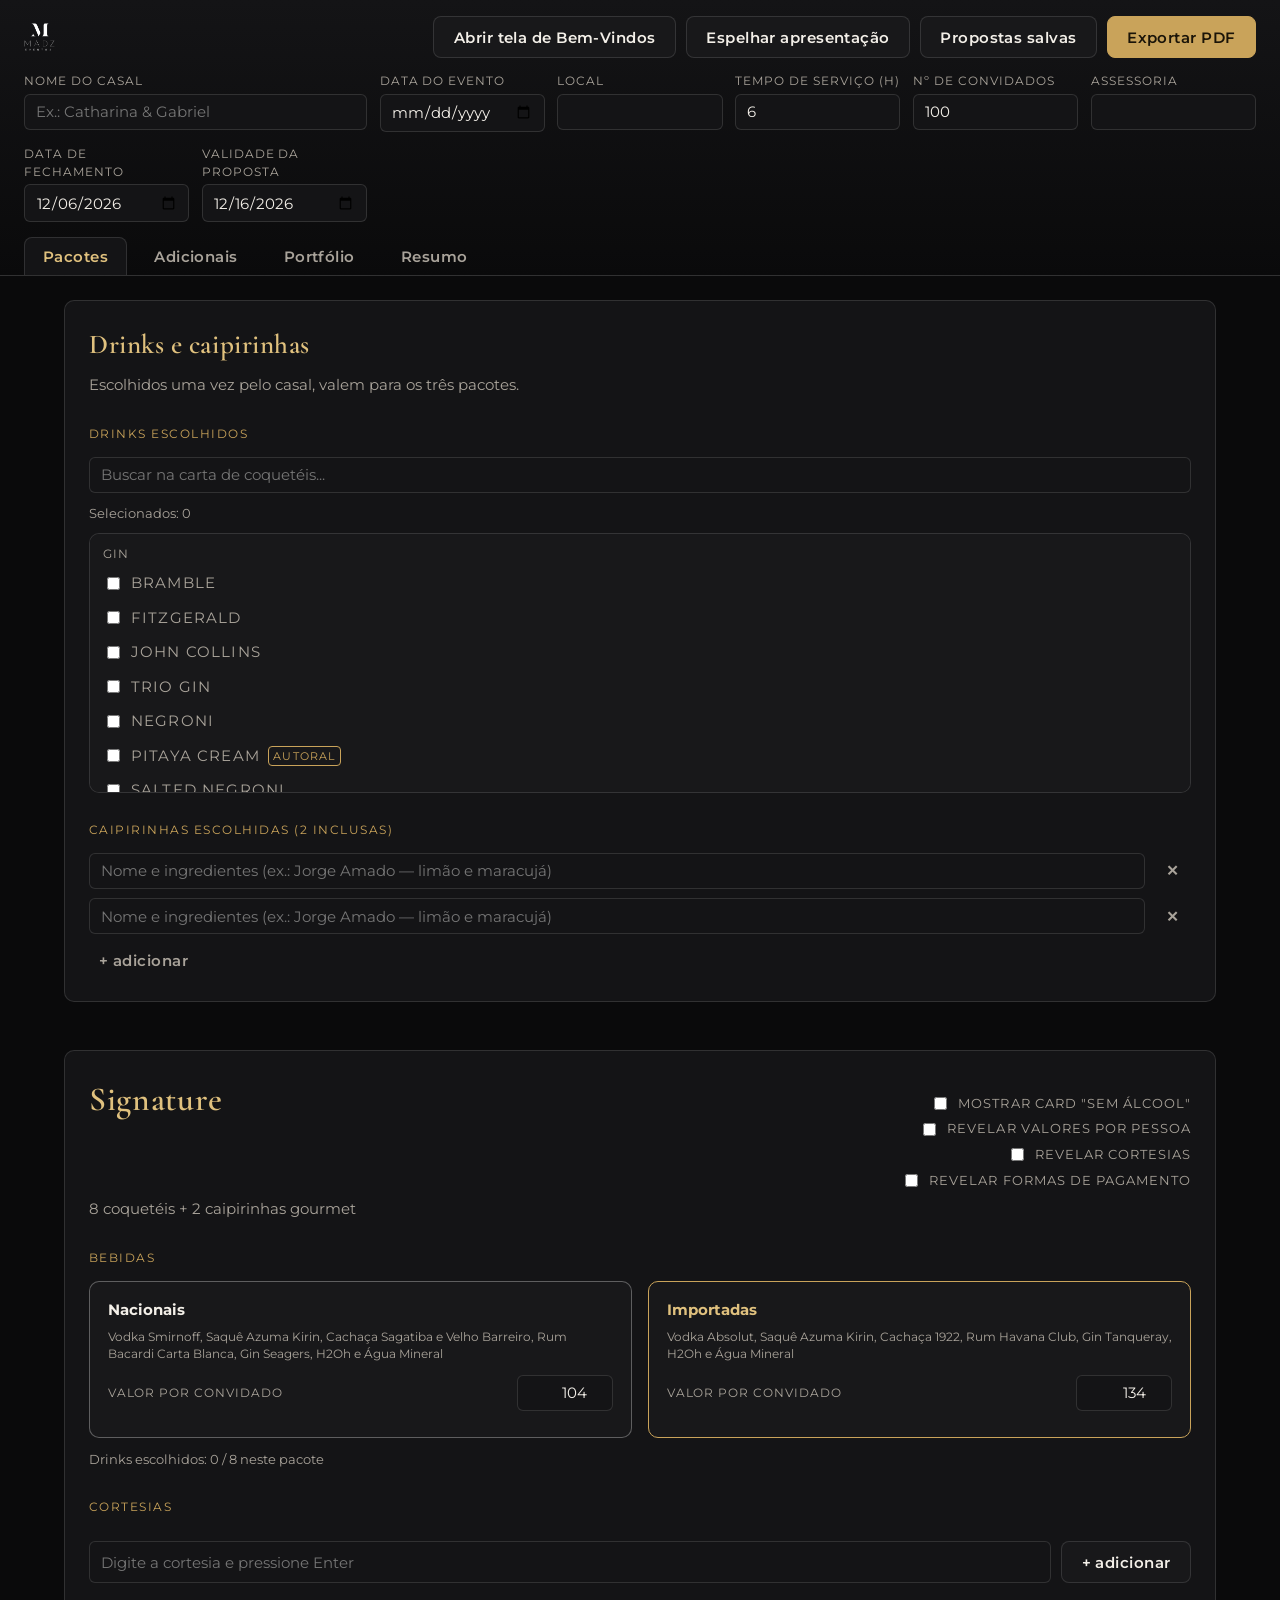
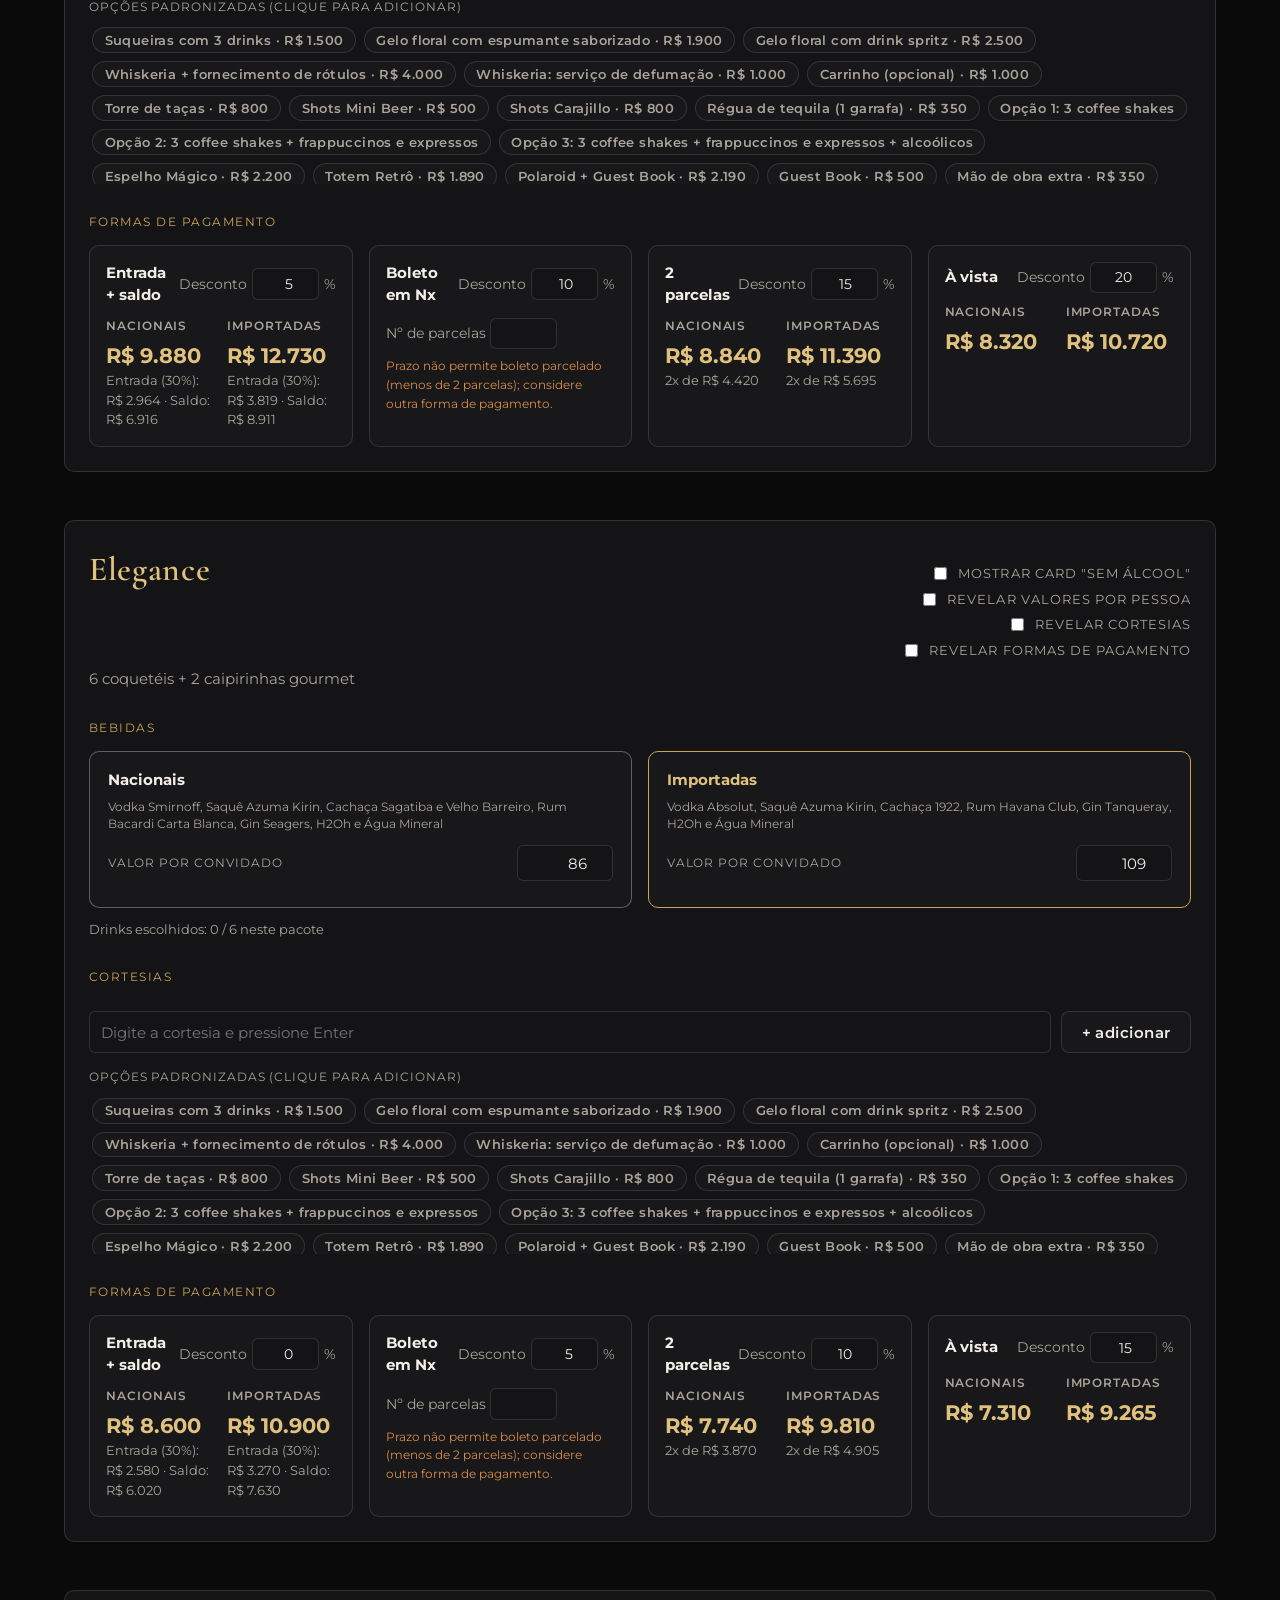
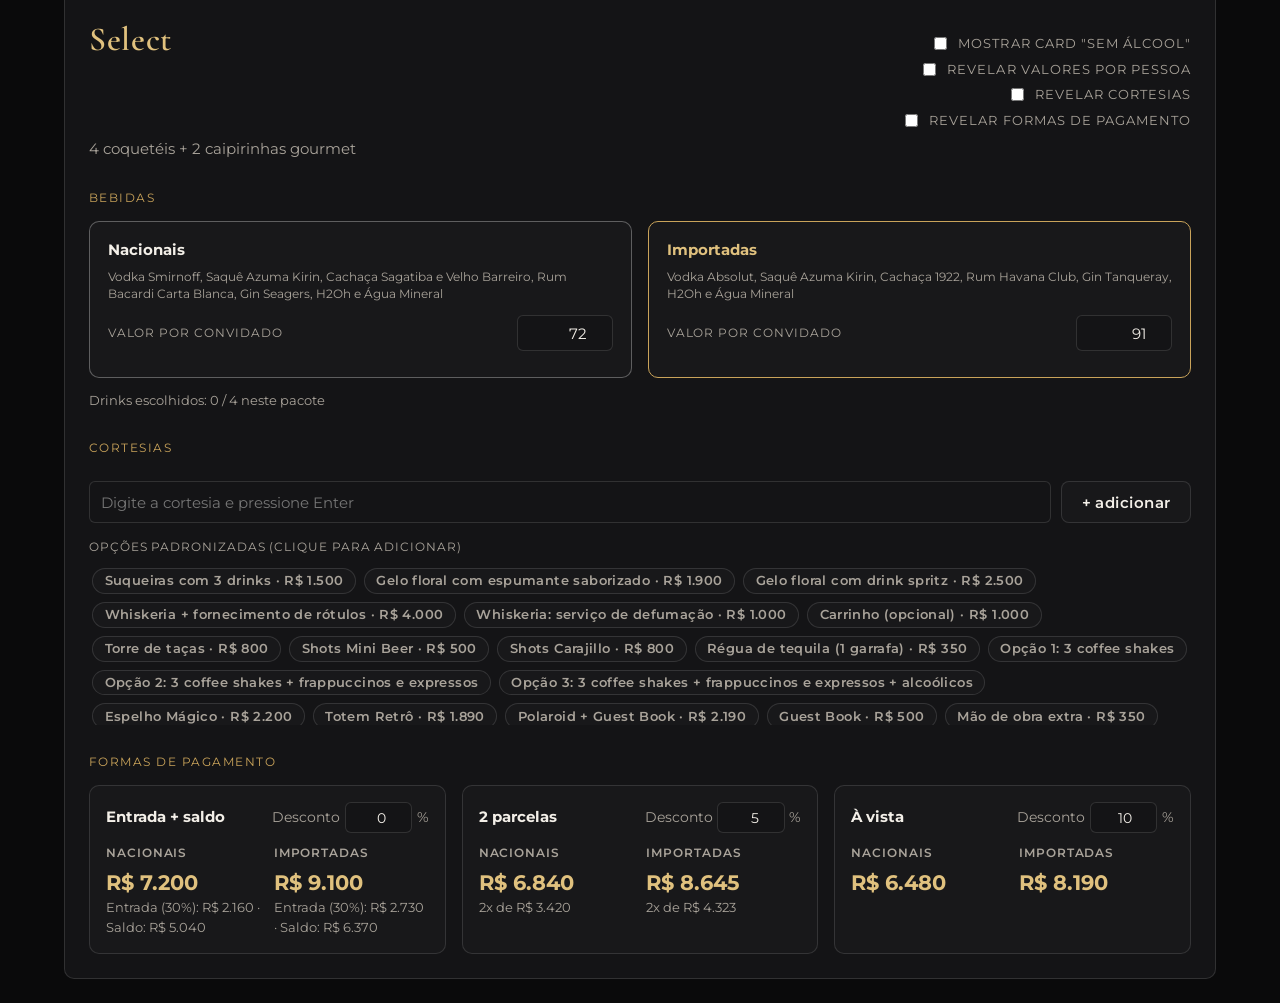
==== commit fe024103: "Adiciona aba Portfolio com fotos das estruturas de bar - Nova aba "Portfolio" (entre Adicionais e Re" ====
--- a/index.html
+++ b/index.html
@@ -57,6 +57,7 @@
     <nav class="abas-navegacao">
       <button type="button" class="aba-botao ativa" data-aba="pacotes">Pacotes</button>
       <button type="button" class="aba-botao" data-aba="adicionais">Adicionais</button>
+      <button type="button" class="aba-botao" data-aba="portfolio">Portfólio</button>
       <button type="button" class="aba-botao" data-aba="resumo">Resumo</button>
     </nav>
   </header>
@@ -69,6 +70,7 @@
       <section class="pacote" id="pacote-select"></section>
     </div>
     <div class="aba-conteudo oculto" id="aba-adicionais"></div>
+    <div class="aba-conteudo oculto" id="aba-portfolio"></div>
     <div class="aba-conteudo oculto" id="aba-resumo"></div>
   </main>
 
--- a/css/estilo.css
+++ b/css/estilo.css
@@ -866,6 +866,20 @@
   text-align: right;
 }
 
+.item-adicional-taxa-campo {
+  display: flex;
+  align-items: center;
+  gap: 0.4rem;
+  font-family: var(--fonte-texto);
+  font-size: 0.85rem;
+  color: var(--cor-texto-suave);
+}
+
+.item-adicional-taxa-campo input[type="number"] {
+  width: 4.5rem;
+  text-align: right;
+}
+
 .adicionais-total-barra {
   position: sticky;
   bottom: 1rem;
@@ -893,6 +907,31 @@
   color: var(--cor-dourado-forte);
 }
 
+/* ---------- Aba Portfólio ---------- */
+
+.portfolio-layouts-titulo {
+  font-size: 0.72rem;
+  text-transform: uppercase;
+  letter-spacing: 0.08em;
+  color: var(--cor-texto-suave);
+  margin: 1rem 0 0.5rem;
+}
+
+.portfolio-layouts {
+  display: flex;
+  flex-wrap: wrap;
+  gap: 0.5rem;
+}
+
+.portfolio-layout-chip {
+  background: var(--cor-fundo-card);
+  border: 1px solid var(--cor-borda);
+  border-radius: 999px;
+  padding: 0.35em 0.9em;
+  font-size: 0.8rem;
+  color: var(--cor-texto-suave);
+}
+
 /* ---------- Aba Resumo ---------- */
 
 .resumo-cabecalho {
@@ -1019,6 +1058,19 @@
   padding: 2rem 0;
 }
 
+.resumo-valor-com-desconto {
+  display: inline-flex;
+  align-items: baseline;
+  gap: 0.6rem;
+}
+
+.resumo-valor-com-desconto span.resumo-valor-original {
+  font-size: 0.78rem;
+  font-weight: 400;
+  color: var(--cor-texto-suave);
+  text-decoration: line-through;
+}
+
 /* ---------- Responsivo / tablet ---------- */
 
 @media (max-width: 720px) {
--- a/css/impressao.css
+++ b/css/impressao.css
@@ -287,6 +287,18 @@
   font-size: 0.92rem;
 }
 
+.resumo-valor-com-desconto {
+  display: inline-flex;
+  align-items: baseline;
+  gap: 0.5rem;
+}
+
+.resumo-valor-com-desconto span.resumo-valor-original {
+  font-size: 0.7em;
+  color: var(--cor-texto-suave);
+  text-decoration: line-through;
+}
+
 .resumo-impressao-total {
   display: flex;
   justify-content: space-between;
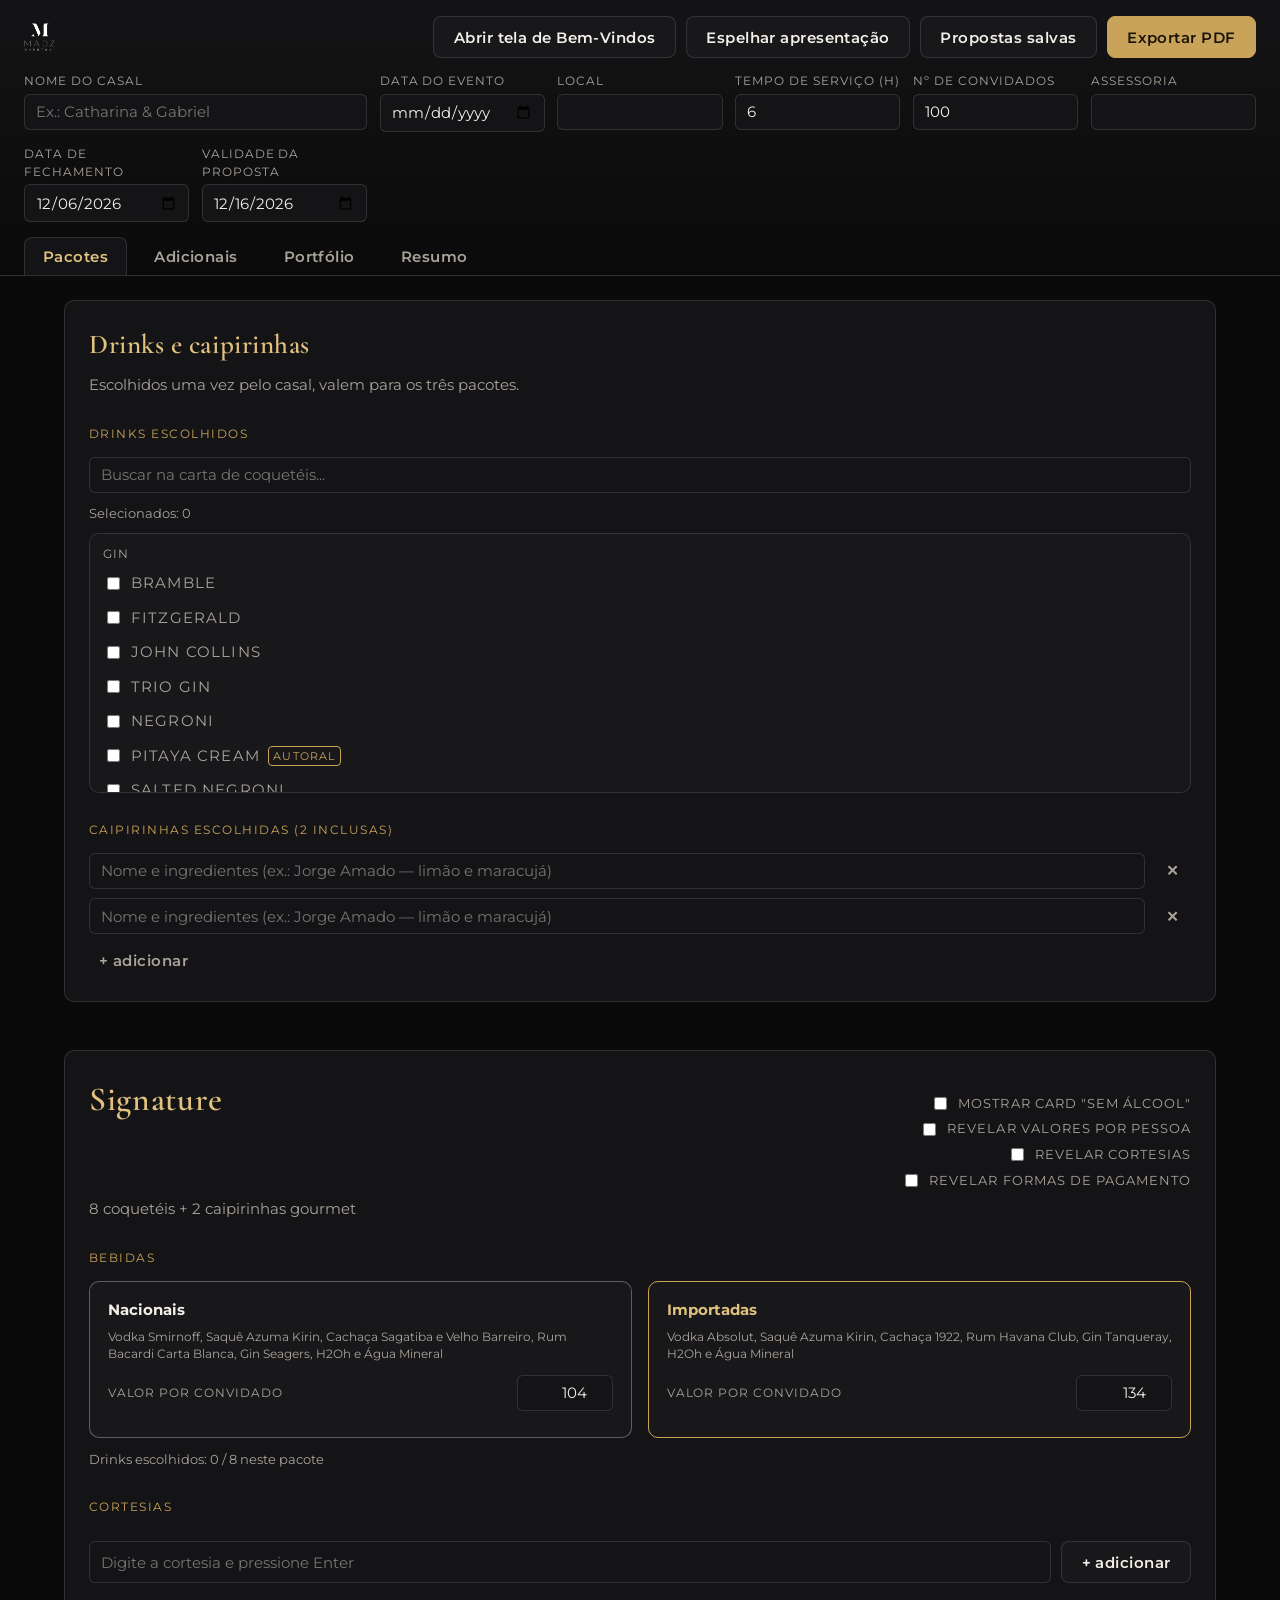
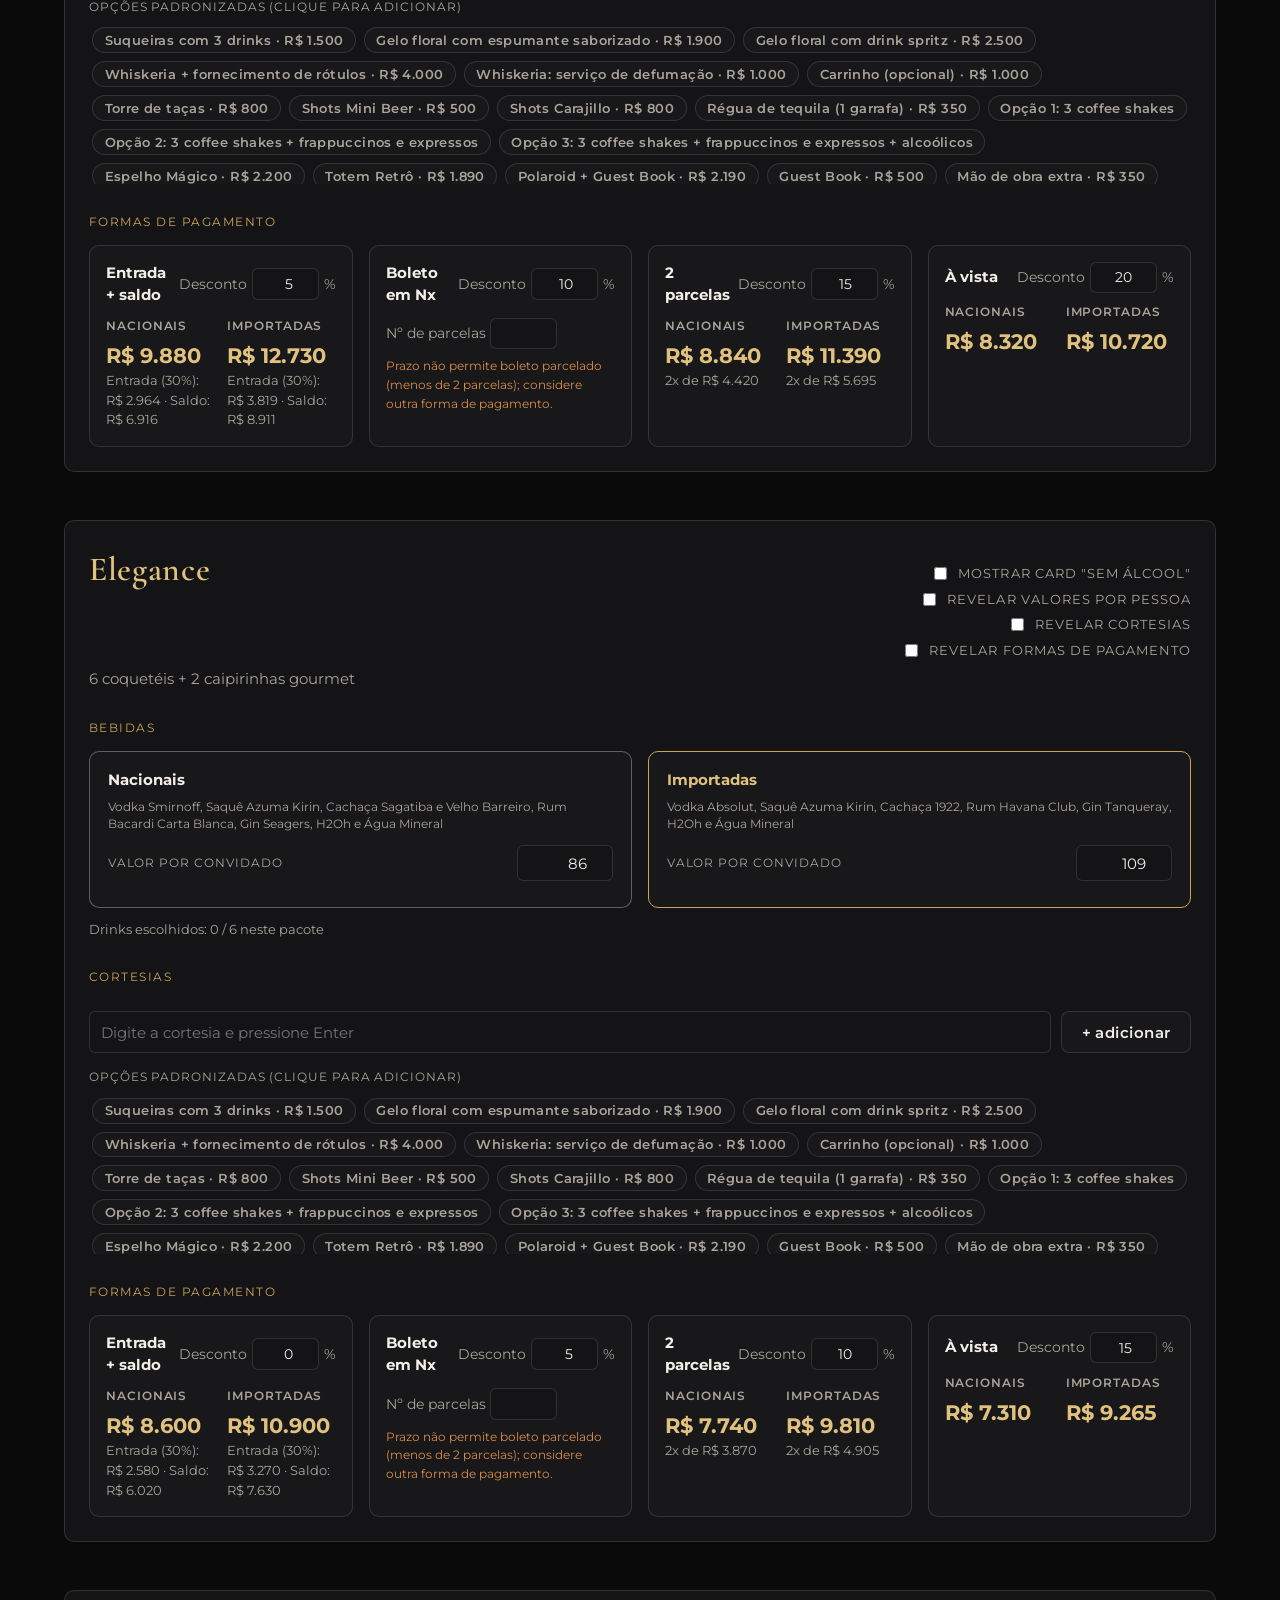
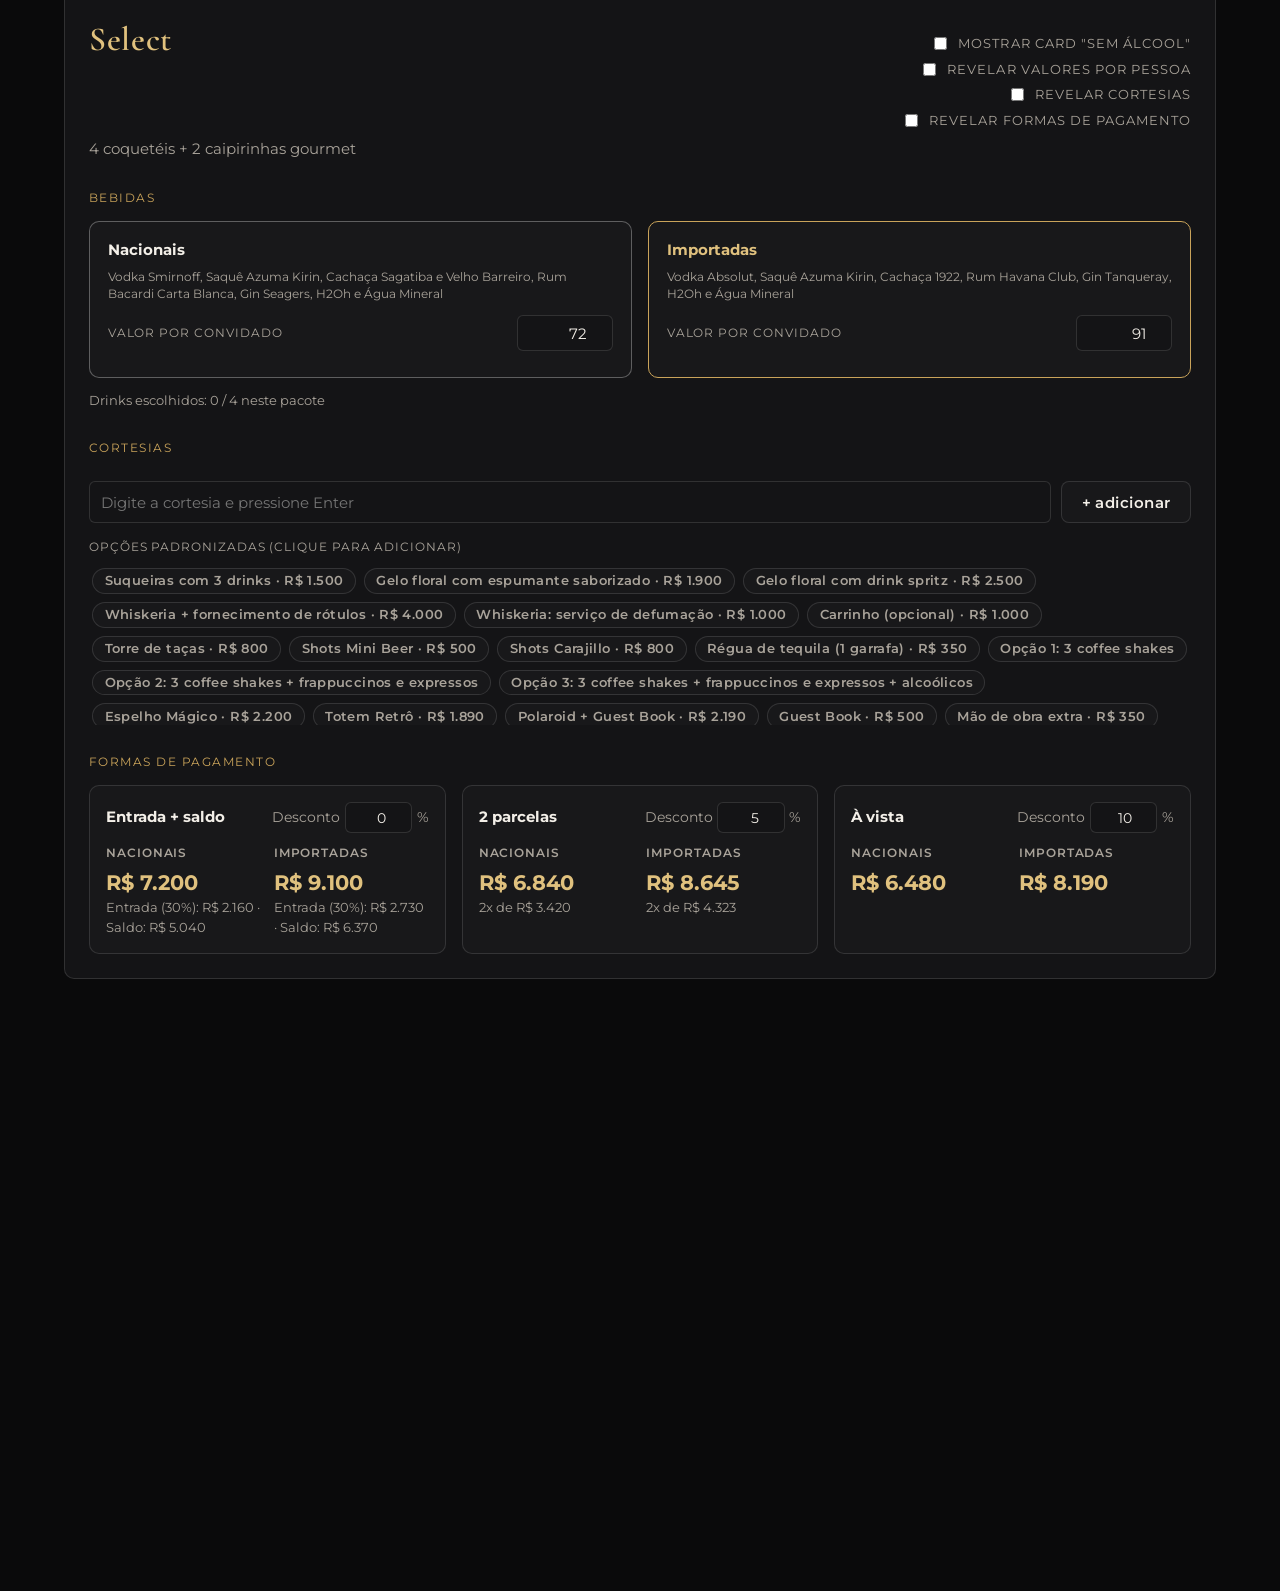
==== commit 5a567c40: "Corrige foco da TV no fim de listas, mantem "Bem-vindos" com o nome do casal e traz pacote/cortesias" ====
--- a/index.html
+++ b/index.html
@@ -4,8 +4,8 @@
   <meta charset="utf-8">
   <meta name="viewport" content="width=device-width, initial-scale=1">
   <title>MADZ — Apresentador de Propostas</title>
-  <link rel="stylesheet" href="css/estilo.css">
-  <link rel="stylesheet" href="css/impressao.css">
+  <link rel="stylesheet" href="css/estilo.css?v=5">
+  <link rel="stylesheet" href="css/impressao.css?v=5">
 </head>
 <body>
   <header class="cabecalho">
@@ -68,6 +68,7 @@
       <section class="pacote" id="pacote-signature"></section>
       <section class="pacote" id="pacote-elegance"></section>
       <section class="pacote" id="pacote-select"></section>
+      <div class="espaco-rolagem-tv"></div>
     </div>
     <div class="aba-conteudo oculto" id="aba-adicionais"></div>
     <div class="aba-conteudo oculto" id="aba-portfolio"></div>
@@ -92,10 +93,10 @@
   <datalist id="catalogo-adicionais"></datalist>
   <div class="aviso-salvamento" id="aviso-salvamento"></div>
 
-  <script src="js/config.js"></script>
-  <script src="js/calc.js"></script>
-  <script src="js/state.js"></script>
-  <script src="js/proposta.js"></script>
-  <script src="js/app.js"></script>
+  <script src="js/config.js?v=5"></script>
+  <script src="js/calc.js?v=5"></script>
+  <script src="js/state.js?v=5"></script>
+  <script src="js/proposta.js?v=5"></script>
+  <script src="js/app.js?v=5"></script>
 </body>
 </html>
--- a/css/estilo.css
+++ b/css/estilo.css
@@ -243,6 +243,15 @@
   gap: 3rem;
 }
 
+/* Espaço invisível no fim de cada aba, só para dar "corda" de rolagem — sem
+   ele, a linha de foco da TV (a 40% do topo da janela) nunca alcança as
+   últimas seções de uma lista comprida, porque a rolagem acaba antes da
+   linha chegar lá. Ver encontrarSecaoEmFoco() em app.js. */
+.espaco-rolagem-tv {
+  height: 60vh;
+  flex-shrink: 0;
+}
+
 /* ---------- Layout principal ---------- */
 
 main {
@@ -1071,6 +1080,29 @@
   text-decoration: line-through;
 }
 
+.cortesia-rotulo {
+  font-size: 0.78rem;
+  color: var(--cor-dourado-forte);
+  text-transform: uppercase;
+  letter-spacing: 0.05em;
+}
+
+.resumo-pacote-inclui {
+  list-style: none;
+  padding: 0;
+  margin: 0.8rem 0 0;
+  display: flex;
+  flex-wrap: wrap;
+  gap: 0.4rem 1.5rem;
+  font-size: 0.85rem;
+  color: var(--cor-texto-suave);
+}
+
+.resumo-pacote-inclui li::before {
+  content: "• ";
+  color: var(--cor-dourado);
+}
+
 /* ---------- Responsivo / tablet ---------- */
 
 @media (max-width: 720px) {
--- a/css/impressao.css
+++ b/css/impressao.css
@@ -299,6 +299,29 @@
   text-decoration: line-through;
 }
 
+.cortesia-rotulo {
+  font-size: 0.7em;
+  color: var(--cor-dourado-forte);
+  text-transform: uppercase;
+  letter-spacing: 0.05em;
+}
+
+.resumo-impressao-pacote-inclui {
+  list-style: none;
+  padding: 0;
+  margin: 0.8rem 0 0;
+  display: flex;
+  flex-wrap: wrap;
+  gap: 0.4rem 1.5rem;
+  font-size: 0.85rem;
+  color: var(--cor-texto-suave);
+}
+
+.resumo-impressao-pacote-inclui li::before {
+  content: "• ";
+  color: var(--cor-dourado);
+}
+
 .resumo-impressao-total {
   display: flex;
   justify-content: space-between;
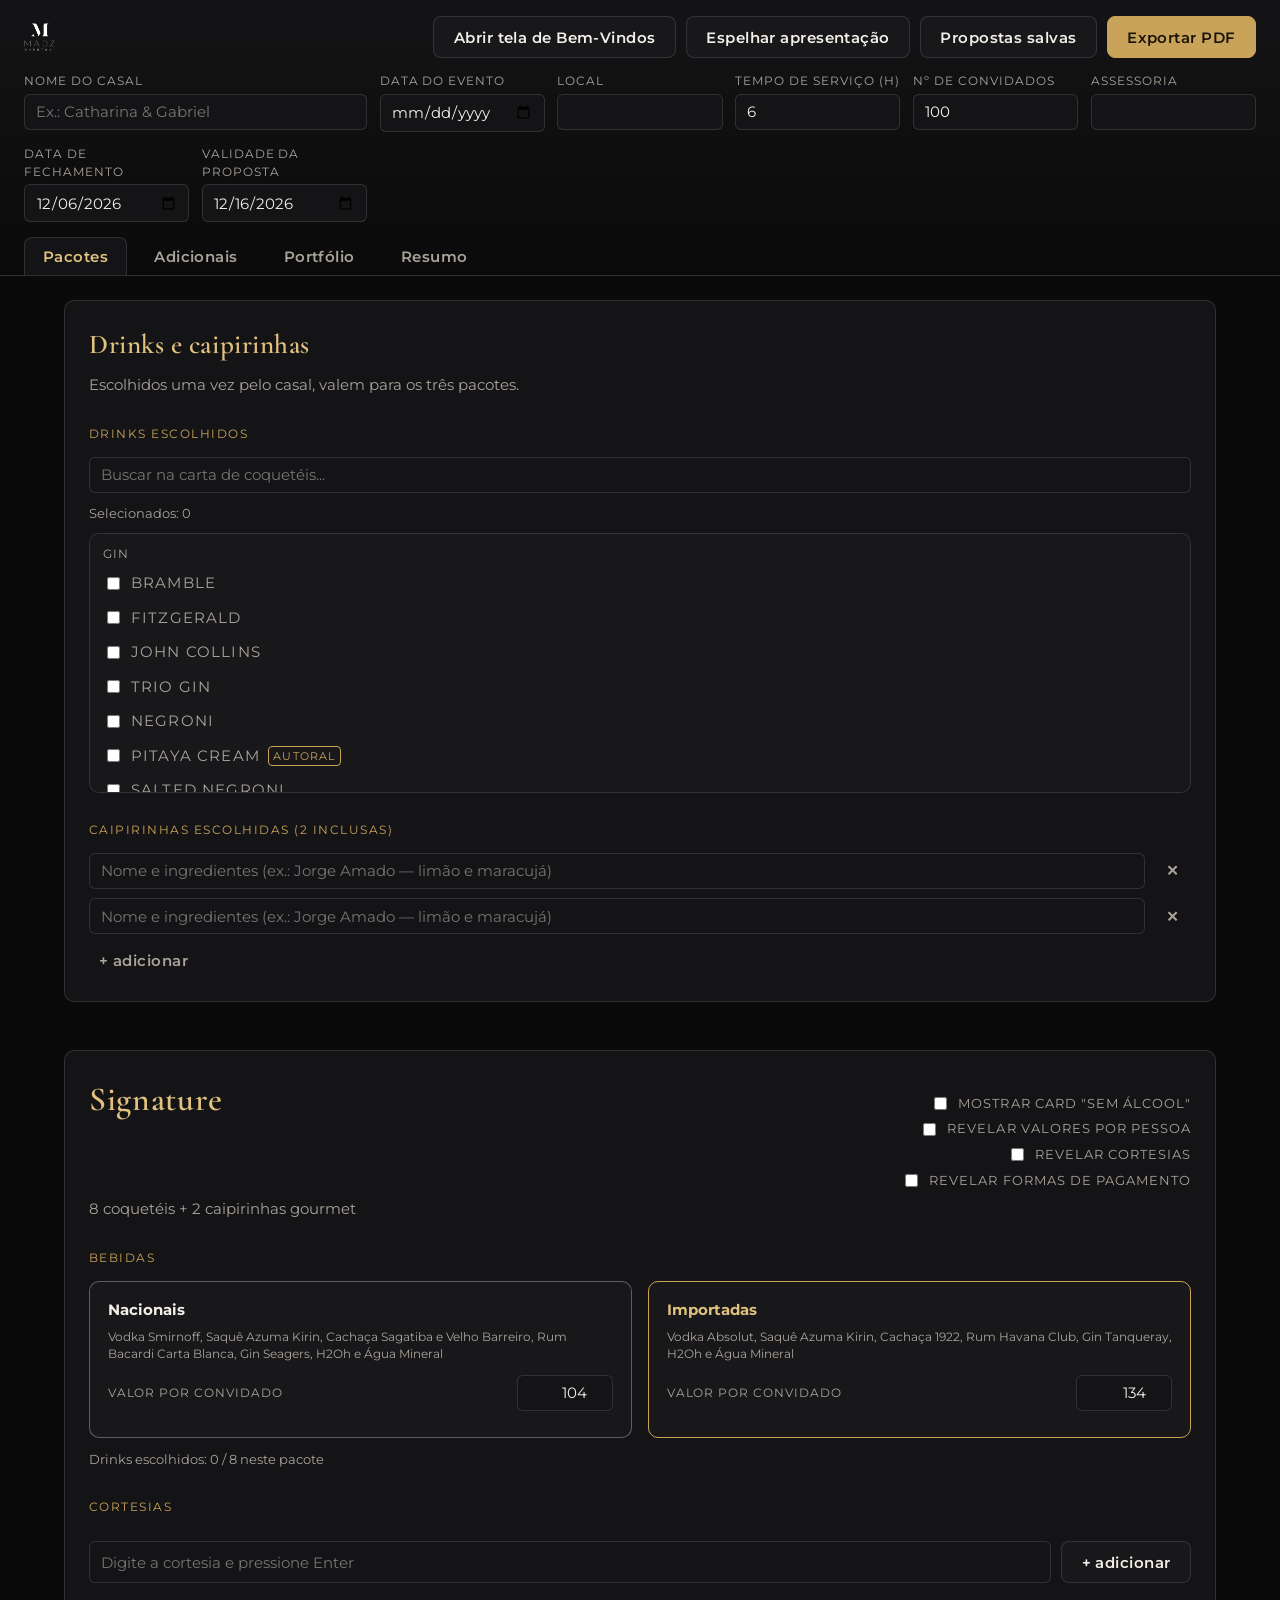
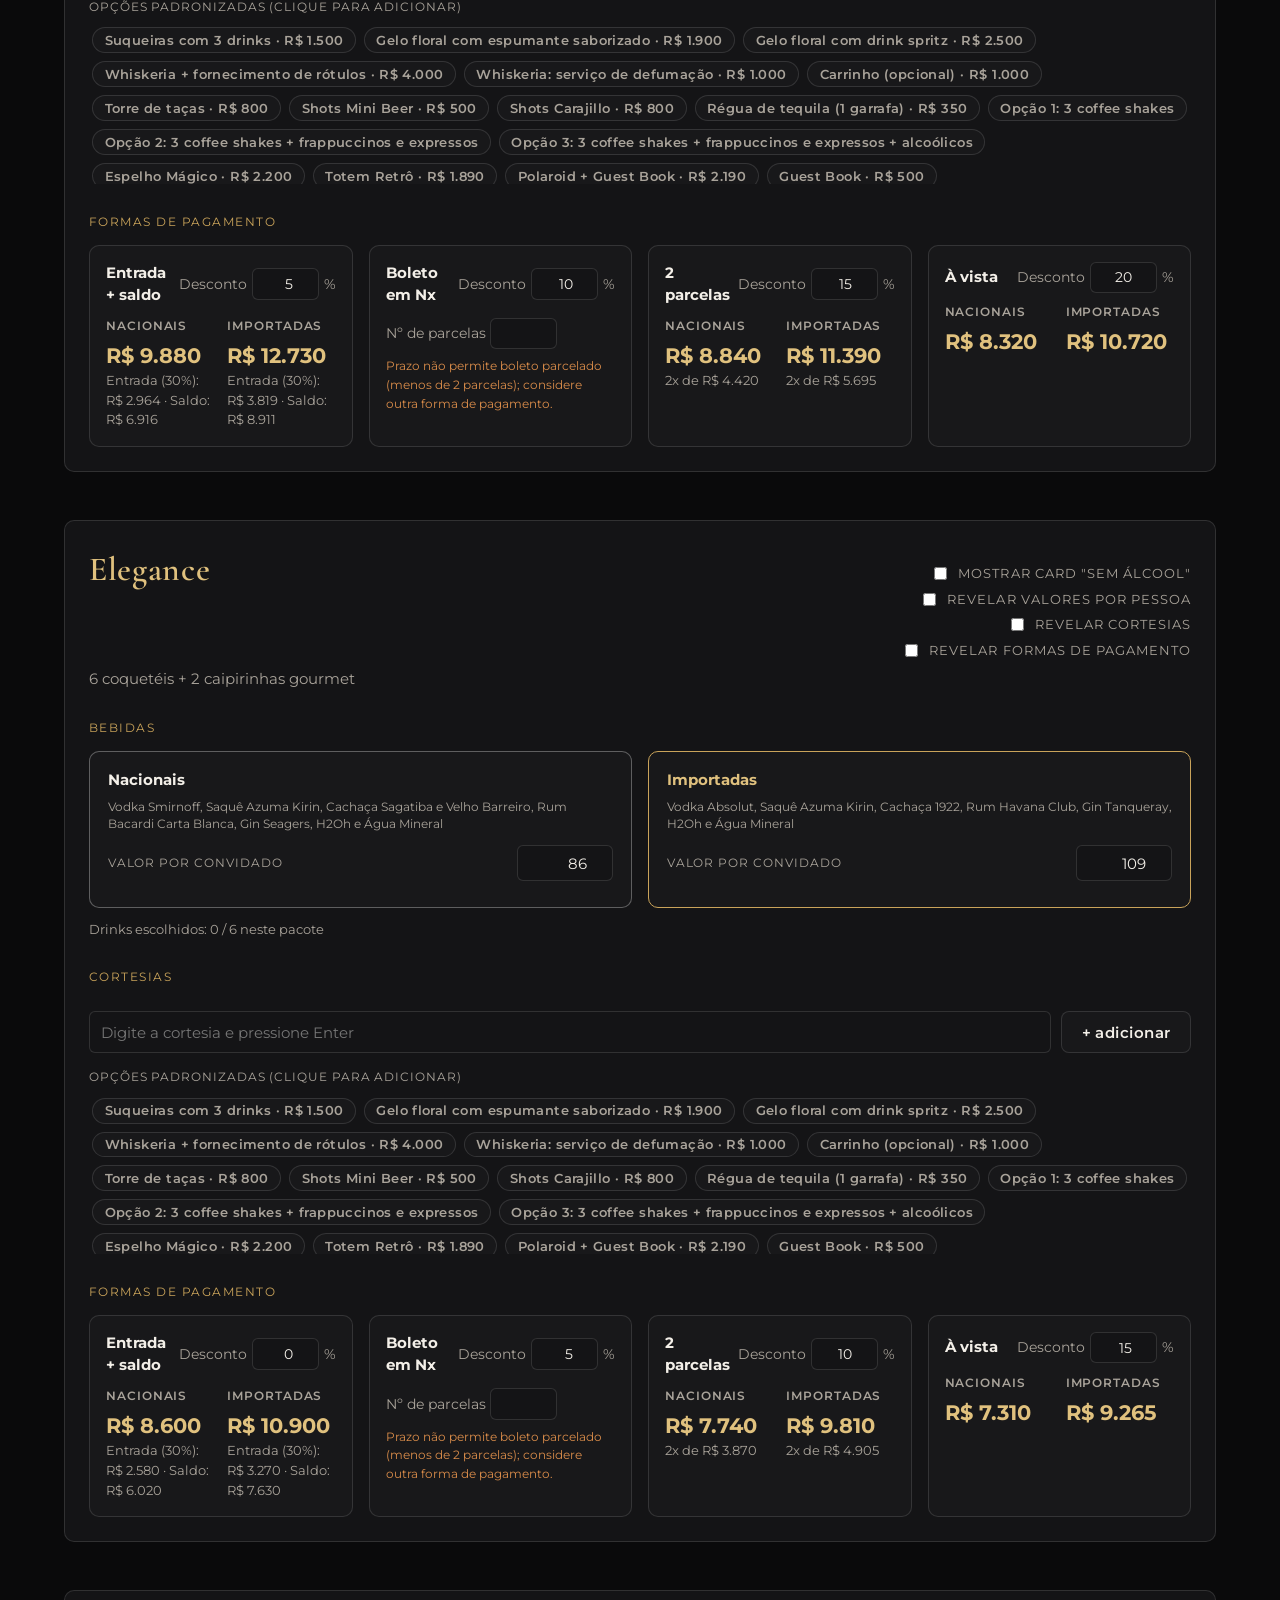
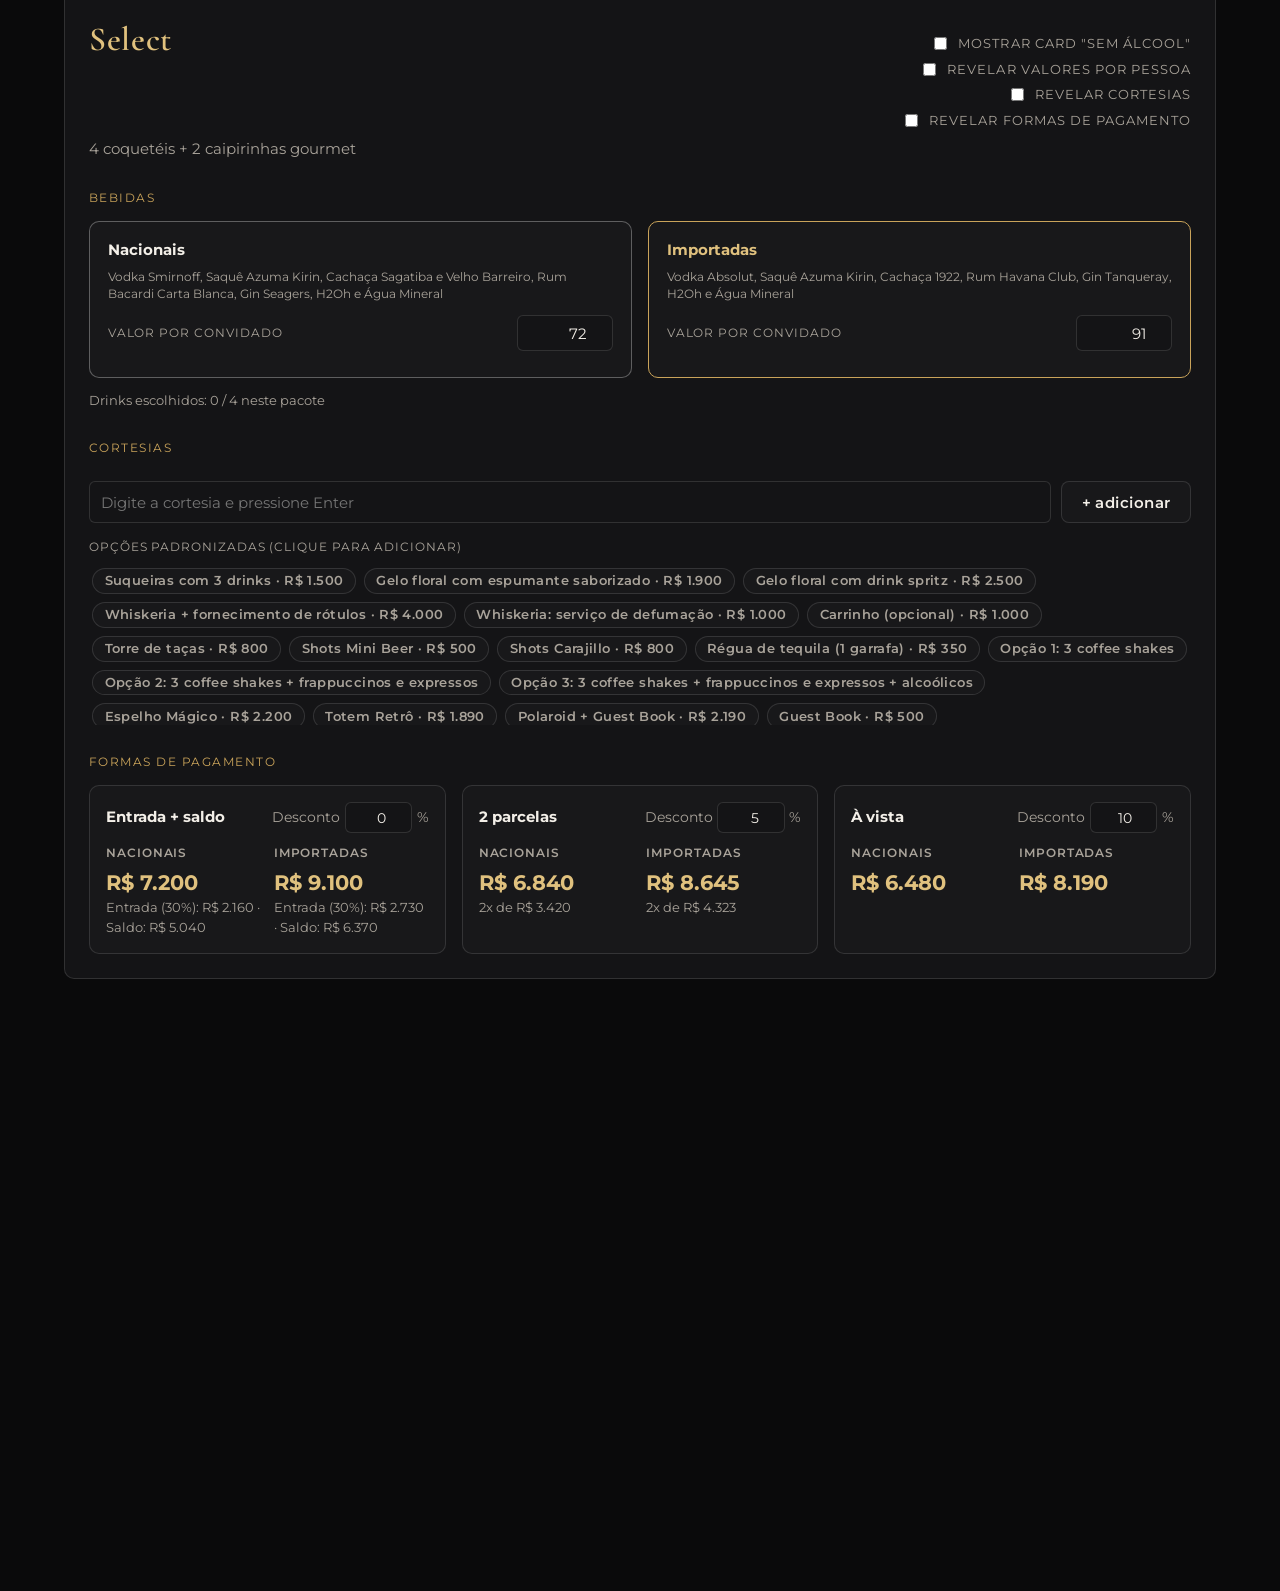
==== commit f54652a7: "Valida carta de drinks, corrige valor por convidado do Coffee Bar, remove Mao de obra extra e aplica" ====
--- a/index.html
+++ b/index.html
@@ -4,8 +4,8 @@
   <meta charset="utf-8">
   <meta name="viewport" content="width=device-width, initial-scale=1">
   <title>MADZ — Apresentador de Propostas</title>
-  <link rel="stylesheet" href="css/estilo.css?v=5">
-  <link rel="stylesheet" href="css/impressao.css?v=5">
+  <link rel="stylesheet" href="css/estilo.css?v=6">
+  <link rel="stylesheet" href="css/impressao.css?v=6">
 </head>
 <body>
   <header class="cabecalho">
@@ -93,10 +93,10 @@
   <datalist id="catalogo-adicionais"></datalist>
   <div class="aviso-salvamento" id="aviso-salvamento"></div>
 
-  <script src="js/config.js?v=5"></script>
-  <script src="js/calc.js?v=5"></script>
-  <script src="js/state.js?v=5"></script>
-  <script src="js/proposta.js?v=5"></script>
-  <script src="js/app.js?v=5"></script>
+  <script src="js/config.js?v=6"></script>
+  <script src="js/calc.js?v=6"></script>
+  <script src="js/state.js?v=6"></script>
+  <script src="js/proposta.js?v=6"></script>
+  <script src="js/app.js?v=6"></script>
 </body>
 </html>
--- a/css/estilo.css
+++ b/css/estilo.css
@@ -1067,6 +1067,13 @@
   padding: 2rem 0;
 }
 
+.resumo-detalhe-pagamento {
+  margin: 0.4rem 0 0;
+  text-align: right;
+  font-size: 0.85rem;
+  color: var(--cor-texto-suave);
+}
+
 .resumo-valor-com-desconto {
   display: inline-flex;
   align-items: baseline;
--- a/css/impressao.css
+++ b/css/impressao.css
@@ -343,3 +343,10 @@
   font-size: 2.6rem;
   color: var(--cor-dourado-forte);
 }
+
+.resumo-impressao-detalhe-pagamento {
+  margin: 0.4rem 0 0;
+  text-align: right;
+  font-size: 0.85rem;
+  color: var(--cor-texto-suave);
+}
